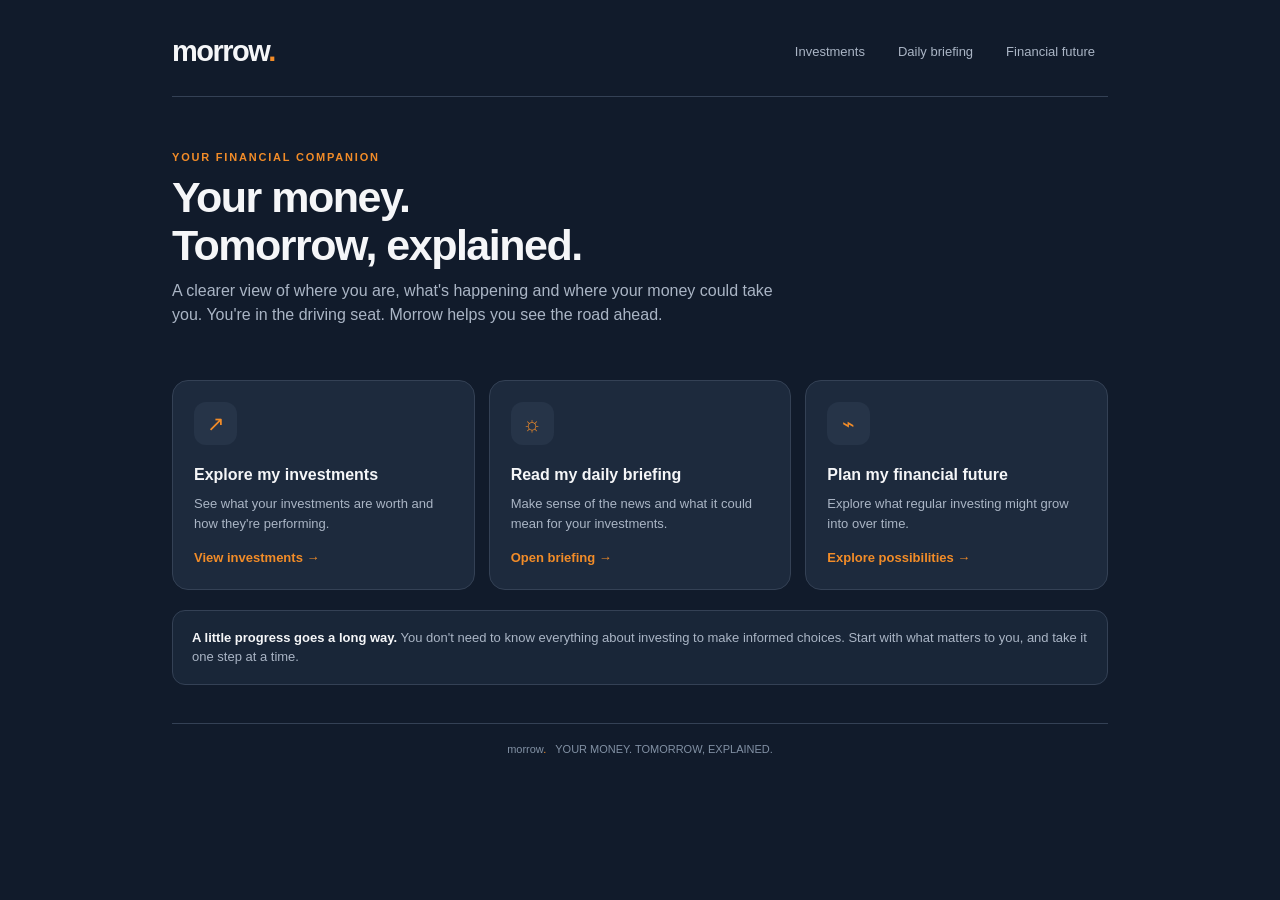
==== index.html @ bf5d8ce9 "Redesign portfolio settings and add investment search interface" ====
<!DOCTYPE html>
<html lang="en">
<head>
<meta charset="UTF-8">
<meta name="viewport" content="width=device-width, initial-scale=1">
<meta name="theme-color" content="#111B2B">
<title>Morrow — Your money. Tomorrow, explained.</title>
<style>
:root{--bg:#111B2B;--surface:#1D2A3D;--surface2:#263448;--line:#344155;--text:#F5F6F8;--muted:#AAB5C5;--orange:#F28C28;--green:#71D6A0;--red:#FF8585}
*{box-sizing:border-box}
body{margin:0;background:var(--bg);color:var(--text);font-family:Inter,-apple-system,BlinkMacSystemFont,"Segoe UI",sans-serif;line-height:1.5}
button,input,textarea{font:inherit}
button{cursor:pointer}
.shell{max-width:980px;margin:auto;padding:22px 22px 48px}
header{display:flex;align-items:center;justify-content:space-between;gap:18px;padding:8px 0 22px;border-bottom:1px solid var(--line)}
.brand{font-size:29px;font-weight:750;letter-spacing:-1.5px;color:var(--text);text-decoration:none}
.brand span{color:var(--orange)}
.tagline{font-size:11px;color:var(--muted);letter-spacing:1.5px;text-transform:uppercase}
.nav{display:flex;gap:7px;flex-wrap:wrap}
.nav button,.quiet-button{border:1px solid transparent;background:transparent;color:var(--muted);padding:9px 12px;border-radius:9px;font-size:13px}
.nav button:hover,.nav button.active{background:var(--surface2);color:var(--text);border-color:var(--line)}
.nav button.active{box-shadow:inset 0 -2px var(--orange)}
main{padding-top:28px}
.view[hidden]{display:none}
.eyebrow{color:var(--orange);font-size:11px;font-weight:750;letter-spacing:1.8px;text-transform:uppercase}
h1{font-size:clamp(30px,5vw,43px);letter-spacing:-1.5px;line-height:1.12;margin:8px 0 10px}
h2{font-size:19px;letter-spacing:-.3px;margin:0 0 14px}
h3{font-size:15px;margin:0 0 8px}
p{margin:0}
.intro{color:var(--muted);max-width:610px}
.home-hero{padding:24px 0 28px}
.home-grid{display:grid;grid-template-columns:repeat(3,1fr);gap:14px;margin-top:25px}
.destination{background:var(--surface);border:1px solid var(--line);border-radius:16px;padding:21px;min-height:190px;display:flex;flex-direction:column;align-items:flex-start;text-align:left;color:var(--text);transition:transform .18s,border-color .18s}
.destination:hover{transform:translateY(-3px);border-color:var(--orange)}
.destination .symbol{width:43px;height:43px;border-radius:12px;background:var(--surface2);display:grid;place-items:center;color:var(--orange);font-size:21px;margin-bottom:18px}
.destination strong{font-size:16px}
.destination small{color:var(--muted);font-size:13px;margin-top:7px}
.destination .go{color:var(--orange);margin-top:auto;padding-top:15px;font-size:13px;font-weight:700}
.note{margin-top:20px;padding:17px 19px;background:#192638;border:1px solid var(--line);border-radius:13px;color:var(--muted);font-size:13px}
.note strong{color:var(--text)}
.page-head{display:flex;justify-content:space-between;align-items:flex-end;gap:20px;margin-bottom:22px}
.page-head p{color:var(--muted);font-size:14px}
.panel,.metric{background:var(--surface);border:1px solid var(--line);border-radius:15px;padding:19px}
.metrics{display:grid;grid-template-columns:repeat(3,1fr);gap:12px;margin:20px 0}
.metric small{display:block;color:var(--muted);font-size:12px}
.metric .value{font-size:clamp(19px,3vw,25px);font-weight:750;margin-top:6px;letter-spacing:-.5px}
.positive{color:var(--green)}.negative{color:var(--red)}
label{display:block;color:#CBD4DF;font-size:12px;margin:13px 0 6px}
input,textarea{width:100%;padding:11px 12px;border-radius:9px;border:1px solid #405168;background:#111B28;color:white;outline:none}
input:focus,textarea:focus{border-color:var(--orange);box-shadow:0 0 0 2px #F28C2825}
input::placeholder,textarea::placeholder{color:#78889C}
button.primary{border:0;border-radius:9px;padding:11px 16px;background:var(--orange);color:#21180F;font-weight:750}
button.primary:hover{filter:brightness(1.07)}
button.secondary{border:1px solid var(--line);border-radius:9px;padding:10px 14px;background:var(--surface2);color:var(--text);font-weight:600}
button.danger{background:#713D48;color:white;border:0;border-radius:8px;padding:7px 10px}
.form-grid{display:grid;grid-template-columns:1fr 1fr;gap:0 14px}
.actions{display:flex;gap:8px;flex-wrap:wrap;margin-top:10px}
.holding{border-top:1px solid var(--line);padding:16px 0}
.holding:first-child{border-top:0}
.meta{color:var(--muted);font-size:12px;margin-top:5px}
.quote-status{font-size:13px;color:var(--muted);margin:10px 0;min-height:18px}
.source{color:#F5B66F}
.empty{color:var(--muted);font-size:14px}
.calculator-layout{display:grid;grid-template-columns:minmax(0, .9fr) minmax(0,1.1fr);gap:15px;align-items:start}
.field-hint{font-size:11px;color:var(--muted);margin-top:5px}
.currency-control{position:relative;display:flex;justify-content:flex-end;margin:-5px 0 16px}
.currency-trigger{display:flex;align-items:center;gap:8px;border:1px solid var(--line);background:var(--surface);color:var(--text);padding:9px 13px;border-radius:22px;font-size:13px;font-weight:700}
.currency-popover{position:absolute;right:0;top:calc(100% + 9px);z-index:20;width:min(340px,calc(100vw - 44px));padding:17px;background:var(--surface);border:1px solid #526178;border-radius:14px;box-shadow:0 16px 38px #0008}
.currency-popover[hidden],.suggestions[hidden]{display:none}
.currency-options{display:flex;gap:7px;margin:10px 0}
.currency-options button{flex:1;padding:9px 5px;border:1px solid var(--line);border-radius:20px;background:var(--surface2);color:var(--text);font-size:12px}
.currency-options button.active{background:var(--orange);border-color:var(--orange);color:#21180F;font-weight:750}
.search-wrap{position:relative}
.suggestions{position:absolute;z-index:15;top:100%;left:0;right:0;margin-top:5px;background:var(--surface2);border:1px solid #526178;border-radius:10px;box-shadow:0 12px 28px #0008;max-height:270px;overflow:auto}
.suggestion{display:block;width:100%;text-align:left;padding:10px 12px;background:transparent;border:0;border-bottom:1px solid var(--line);color:var(--text)}
.suggestion:hover,.suggestion:focus{background:#34465D}
.suggestion strong{display:block;font-size:13px}
.suggestion small,.instrument-meta{display:block;color:var(--muted);font-size:11px;margin-top:3px}

.result-hero{background:linear-gradient(135deg,#263A50,#1D2A3D);border:1px solid #46566B;border-radius:15px;padding:21px;margin-bottom:13px}
.result-hero small{color:#C1CBD7}
.result-amount{font-size:clamp(29px,5vw,39px);font-weight:780;letter-spacing:-1.2px;margin:5px 0;color:white}
.result-sub{font-size:12px;color:#C1CBD7}
.result-split{display:grid;grid-template-columns:1fr 1fr;gap:10px}
.result-split .metric{padding:14px}
.result-split .value{font-size:19px}
.chart-wrap{margin-top:14px}
canvas{display:block;width:100%;height:230px}
.chart-legend{display:flex;gap:18px;flex-wrap:wrap;color:var(--muted);font-size:11px;margin-top:8px}
.dot{display:inline-block;width:8px;height:8px;border-radius:50%;margin-right:6px;background:var(--orange)}
.dot.grey{background:#72839A}
.disclaimer{font-size:11px;color:var(--muted);margin-top:16px;line-height:1.55}
.back-link{color:var(--orange);background:none;border:0;padding:0;font-size:13px;margin-bottom:18px}
.footer{border-top:1px solid var(--line);margin-top:38px;padding-top:17px;text-align:center;color:#8291A4;font-size:11px}
@media(max-width:700px){.shell{padding:15px 15px 35px}.home-grid{grid-template-columns:1fr}.destination{min-height:145px}.calculator-layout{grid-template-columns:1fr}.metrics{grid-template-columns:1fr}.page-head{align-items:flex-start;flex-direction:column}.nav{width:100%;display:grid;grid-template-columns:repeat(3,1fr)}.nav button{padding:8px 5px;font-size:12px}.tagline{display:none}}
@media(min-width:701px) and (max-width:850px){.home-grid{grid-template-columns:1fr 1fr}}

.journey-top{display:flex;justify-content:space-between;align-items:center;gap:14px;flex-wrap:wrap;margin-bottom:16px}
.journey-metrics{display:grid;grid-template-columns:repeat(3,1fr);gap:10px;margin:16px 0}
.journey-metrics .metric{padding:15px}
.journey-metrics .value{font-size:clamp(18px,3vw,24px);font-weight:750;margin-top:5px}
.periods,.scenario-legend{display:flex;gap:7px;flex-wrap:wrap}
.periods button{background:var(--surface2);border:1px solid var(--line);color:var(--muted);padding:7px 13px;border-radius:20px;font-size:12px}
.periods button.active{background:var(--orange);color:#21180F;border-color:var(--orange);font-weight:750}
.journey-chart{margin-top:14px}
.journey-chart canvas{height:260px}
.scenario-grid{display:grid;grid-template-columns:minmax(0,1.5fr) minmax(220px,.8fr);gap:13px;margin-top:14px}
.scenario-row{display:flex;justify-content:space-between;gap:10px;padding:10px 0;border-bottom:1px solid var(--line);font-size:13px}
.scenario-row:last-child{border-bottom:0}
.scenario-dot{display:inline-block;width:9px;height:9px;border-radius:50%;margin-right:7px}
.monthly-control{display:flex;gap:10px;align-items:end;flex-wrap:wrap;margin-top:14px}
.monthly-control>div{flex:1;min-width:150px}
.monthly-control label{margin-top:0}
.stress-value{font-weight:750}
@media(max-width:700px){.journey-metrics{grid-template-columns:1fr}.scenario-grid{grid-template-columns:1fr}.journey-chart canvas{height:220px}}
</style>
</head>
<body>
<div class="shell">
<header>
  <a class="brand" href="#" onclick="showView('home');return false" aria-label="Morrow home">morrow<span>.</span></a>
  <nav class="nav" aria-label="Main navigation">
    <button data-view="investments" onclick="showView('investments')">Investments</button>
    <button data-view="briefing" onclick="showView('briefing')">Daily briefing</button>
    <button data-view="future" onclick="showView('future')">Financial future</button>
  </nav>
</header>
<main>
<section class="view" id="home">
  <div class="home-hero">
    <div class="eyebrow">Your financial companion</div>
    <h1>Your money.<br>Tomorrow, explained.</h1>
    <p class="intro">A clearer view of where you are, what's happening and where your money could take you. You're in the driving seat. Morrow helps you see the road ahead.</p>
  </div>
  <div class="home-grid">
    <button class="destination" onclick="showView('investments')">
      <span class="symbol" aria-hidden="true">↗</span>
      <strong>Explore my investments</strong>
      <small>See what your investments are worth and how they're performing.</small>
      <span class="go">View investments →</span>
    </button>
    <button class="destination" onclick="showView('briefing')">
      <span class="symbol" aria-hidden="true">☼</span>
      <strong>Read my daily briefing</strong>
      <small>Make sense of the news and what it could mean for your investments.</small>
      <span class="go">Open briefing →</span>
    </button>
    <button class="destination" onclick="showView('future')">
      <span class="symbol" aria-hidden="true">⌁</span>
      <strong>Plan my financial future</strong>
      <small>Explore what regular investing might grow into over time.</small>
      <span class="go">Explore possibilities →</span>
    </button>
  </div>
  <div class="note"><strong>A little progress goes a long way.</strong> You don't need to know everything about investing to make informed choices. Start with what matters to you, and take it one step at a time.</div>
</section>

<section class="view" id="investments" hidden>
  <button class="back-link" onclick="showView('home')">← Back to home</button>
  <div class="page-head"><div><div class="eyebrow">Your portfolio</div><h1>My investments</h1><p id="portfolioDescription">A simple view of your investments, in pounds sterling.</p></div></div>
  <div class="currency-control"><button type="button" class="currency-trigger" id="currencyTrigger" aria-expanded="false" aria-controls="currencyPopover">◎ <span id="currencyTriggerLabel">GBP £</span> ▾</button>
    <section class="currency-popover" id="currencyPopover" hidden>
      <div style="display:flex;justify-content:space-between;align-items:center"><h2 style="margin:0">⚙ Settings</h2><button type="button" class="quiet-button" id="closeCurrencySettings" aria-label="Close settings">✕</button></div>
      <h3 style="margin-top:17px">Display currency</h3><p class="meta">Choose how your portfolio values are presented.</p>
      <div class="currency-options"><button type="button" data-currency="GBP">GBP £</button><button type="button" data-currency="USD">USD $</button><button type="button" data-currency="EUR">EUR €</button></div>
      <p class="meta" id="currencyStatus">Portfolio figures are displayed in pounds sterling.</p>
      <p class="field-hint">Your original investment records are not changed by this display preference.</p>
    </section></div>
  <div class="metrics">
    <div class="metric"><small>Portfolio value</small><div class="value" id="total">£0.00</div></div>
    <div class="metric"><small>Total invested</small><div class="value" id="invested">£0.00</div></div>
    <div class="metric"><small>Gain / loss</small><div class="value" id="profit">£0.00</div><div id="percent" class="meta">0.00%</div></div>
  </div>
  <section class="panel">
    <h2 id="formTitle">Add an investment</h2>
    <form id="holdingForm">
      <input type="hidden" id="editId">
      <div class="form-grid">
        <div class="search-wrap"><label for="ticker">Find an investment</label><input id="ticker" placeholder="Search company or ticker, e.g. Apple or VUAG" autocomplete="off" required aria-autocomplete="list" aria-controls="tickerSuggestions"><div id="tickerSuggestions" class="suggestions" role="listbox" hidden></div><div id="instrumentMeta" class="instrument-meta">Search by company name or ticker symbol.</div></div>
        <div><label for="name">Investment name</label><input id="name" placeholder="Selected investment name" required></div>
        <div><label for="units">Number of shares / units</label><input id="units" type="number" min="0" step="any" placeholder="e.g. 25" required></div>
        <div><label for="buy">Average purchase price per unit (£)</label><input id="buy" type="number" min="0" step="any" placeholder="e.g. 85.50" required></div>
        <div><label for="price">Latest price per unit (£)</label><input id="price" type="number" min="0" step="any" placeholder="e.g. 92.10" required></div>
        <div><label for="quoteDate">Date of latest price</label><input id="quoteDate" type="date"></div>
      </div>
      <label for="notes">Notes (optional)</label><textarea id="notes" rows="2" placeholder="Account, investment notes..."></textarea>
      <div class="actions"><button type="submit" class="primary" id="saveButton">Add investment</button><button type="button" class="secondary" id="cancelButton" hidden>Cancel edit</button></div>
    </form>
  </section>
  <section class="panel">
    <h2>Your holdings</h2>
    <div id="quoteStatus" class="quote-status">Prices update automatically when the latest daily prices are available.</div>
    <div id="holdings"><p class="empty">No investments added yet. Add your first investment above.</p></div>
  </section>
  <section class="panel">
    <h2>Keep a backup</h2>
    <p class="meta">Your holdings are saved in this browser on this device. Export a backup regularly so you can restore them if needed.</p>
    <div class="actions"><button id="exportButton" class="secondary">Export backup</button></div>
    <label for="importFile">Restore from backup</label><input id="importFile" type="file" accept=".json,application/json">
  </section>
  <p class="disclaimer">VUAG uses an end-of-day reference price from Newton Analytics when refreshed. Other holdings can be updated manually. Prices are informational only, not investment advice.</p>
</section>


<section class="view" id="journey" hidden>
 <button class="back-link" onclick="showView('investments')">← Back to investments</button>
 <div class="journey-top"><div><div class="eyebrow">Your investment journey</div><h1 id="journeyName">Investment</h1><p class="intro" id="journeySubtitle">Past performance and possible future scenarios.</p></div></div>
 <div class="journey-metrics">
  <div class="metric"><small>Current price</small><div class="value" id="journeyPrice">—</div></div>
  <div class="metric"><small>Current holding value</small><div class="value" id="journeyValue">—</div><div class="meta" id="journeyUnits"></div></div>
  <div class="metric"><small>Gain / loss against purchase cost</small><div class="value" id="journeyGain">—</div><div class="meta" id="journeyGainPct"></div></div>
 </div>
 <section class="panel journey-chart">
  <div class="journey-top"><div><h2>Historical performance</h2><p class="meta">Adjusted historical price per unit · dividends and corporate actions reflected where provided by the data source</p></div><div class="periods" id="historyPeriods"><button data-period="1M">1M</button><button data-period="6M">6M</button><button data-period="1Y">1Y</button><button data-period="5Y" class="active">5Y</button><button data-period="ALL">All</button></div></div>
  <canvas id="historyChart" role="img" aria-label="Historical adjusted price chart"></canvas><p class="meta" id="historyStatus">Loading historical data…</p>
 </section>
 <div class="scenario-grid">
  <section class="panel">
   <h2>Future projections</h2><p class="meta">Illustrative scenarios starting from your actual current holding value. These are assumptions, not forecasts.</p>
   <label for="journeyYears">Projection period</label><select id="journeyYears" style="width:100%;padding:10px;border-radius:9px;background:#111B28;color:white;border:1px solid #405168"><option value="1">1 year</option><option value="3">3 years</option><option value="5" selected>5 years</option><option value="10">10 years</option><option value="15">15 years</option><option value="20">20 years</option></select>
   <div class="monthly-control"><div><label for="journeyMonthly">Monthly contribution to this investment (£)</label><input id="journeyMonthly" type="number" min="0" max="1000000" step="1" value="0"></div><button class="secondary" id="saveMonthly">Save amount</button></div>
   <div class="actions"><button class="secondary" id="existingOnly">Existing investment only</button><button class="primary" id="withMonthly">With monthly contributions</button></div>
   <div class="scenario-legend" style="margin-top:17px"><span><i class="scenario-dot" style="background:#F28C28"></i>Cautious · 2% p.a.</span><span><i class="scenario-dot" style="background:#55A9F5"></i>Moderate · 5% p.a.</span><span><i class="scenario-dot" style="background:#71D6A0"></i>Optimistic · 8% p.a.</span></div>
   <canvas id="scenarioChart" role="img" aria-label="Cautious, moderate and optimistic future investment scenarios"></canvas>
   <div id="scenarioResults"></div>
  </section>
  <section class="panel">
   <h2>Stress test</h2><p class="meta">What would your holding be worth after an immediate market fall?</p>
   <div id="stressResults"></div>
   <div class="note">A market fall is not a forecast. This simply illustrates how sensitive your current holding is to a sudden decline.</div>
  </section>
 </div>
 <p class="disclaimer">Historical adjusted prices are supplied by Newton Analytics and may differ from the unadjusted daily price used to value your holding. Future scenarios assume steady annual growth compounded monthly, with contributions at month-end. They exclude fees, tax and inflation. Actual returns can be negative, and you could get back less than you invest. This is educational information, not financial advice.</p>
</section>

<section class="view" id="briefing" hidden>
  <button class="back-link" onclick="showView('home')">← Back to home</button>
  <div class="eyebrow">A clearer view of the day</div><h1>Daily briefing</h1>
  <div class="panel"><h2>Your morning briefing is taking shape.</h2><p class="intro">This is where Morrow will bring together the market news that matters to your investments, explain what's moving and help separate meaningful developments from everyday market noise.</p><div class="note"><strong>Coming next:</strong> personalised stories, plain-English explanations and a simple view of why they may matter to your portfolio.</div></div>
</section>

<section class="view" id="future" hidden>
  <button class="back-link" onclick="showView('home')">← Back to home</button>
  <div class="eyebrow">Look a little further ahead</div><h1>Financial future</h1>
  <p class="intro" style="margin-bottom:22px">Small steps can add up. Try a few numbers and explore what your investments might become over time.</p>
  <div class="calculator-layout">
    <section class="panel">
      <h2>Set your journey</h2>
      <label for="starting">Your starting amount (£)</label><input id="starting" type="number" min="0" max="100000000" step="100" value="1000">
      <div class="field-hint">The amount you have already invested, or plan to start with.</div>
      <label for="monthly">Your monthly contribution (£)</label><input id="monthly" type="number" min="0" max="1000000" step="10" value="100">
      <div class="field-hint">What you could comfortably add each month.</div>
      <label for="returnRate">Illustrative annual growth (%)</label><input id="returnRate" type="number" min="0" max="30" step="0.1" value="5">
      <div class="field-hint">An assumption to explore, not a prediction or promise.</div>
      <label for="years">How far ahead? (years)</label><input id="years" type="number" min="1" max="60" step="1" value="20">
      <div class="field-hint">Try changing the time horizon to see the difference.</div>
      <p class="field-hint" style="margin-top:17px">When you’re happy with your figures, select the button below to see your projection.</p><div class="actions"><button class="primary" type="button" id="calculateButton">Show my projection</button><button class="secondary" type="button" id="resetCalc">Reset figures</button></div>
    </section>
    <section>
      <div class="result-hero">
        <small>Your possible future value</small>
        <div class="result-amount" id="futureValue">£0</div>
        <div class="result-sub" id="futureSummary">A projection based on the assumptions you've entered.</div>
      </div>
      <div class="result-split">
        <div class="metric"><small>Your contributions</small><div class="value" id="contributed">£0</div></div>
        <div class="metric"><small>Potential growth</small><div class="value positive" id="growth">£0</div></div>
      </div>
      <div class="panel chart-wrap">
        <h3>Your journey over time</h3>
        <canvas id="growthChart" role="img" aria-label="Chart comparing your contributions with projected investment value over time"></canvas>
        <div class="chart-legend"><span><i class="dot grey"></i>Money you put in</span><span><i class="dot"></i>Projected value</span></div>
      </div>
    </section>
  </div>
  <p class="disclaimer">This calculator is for illustration and education, not financial advice. It assumes a steady annual growth rate, compounded monthly, with contributions made at the end of each month. Real investment returns vary and can be negative. It does not include fees, taxes, inflation or changes in contribution amounts. You could get back less than you invest.</p>
</section>
</main>
<div class="footer">morrow<span style="color:var(--orange)">.</span> &nbsp; YOUR MONEY. TOMORROW, EXPLAINED.</div>
</div>
<script>
const storageKey="myStockTrackerHoldings";
let holdings=[];
try{holdings=JSON.parse(localStorage.getItem(storageKey)||"[]");if(!Array.isArray(holdings))holdings=[];}catch(e){holdings=[];}
const $=id=>document.getElementById(id);
const currencyKey="morrowDisplayCurrency";
let displayCurrency=localStorage.getItem(currencyKey)||"GBP";
let displayRate=1;
const currencyNames={GBP:"pounds sterling",USD:"US dollars",EUR:"euros"};
const currencySymbols={GBP:"£",USD:"$",EUR:"€"};
const money=n=>new Intl.NumberFormat(displayCurrency==="USD"?"en-US":"en-GB",{style:"currency",currency:displayCurrency}).format((Number(n)||0)*displayRate);
const number=n=>Number(n)||0;
async function updateDisplayCurrency(){
 const status=$("currencyStatus");
 displayRate=1;
 if(displayCurrency!=="GBP"){
  try{
   const response=await fetch("https://morrow-price-feed.jnkbnfzksg.workers.dev/fx?from=GBP&to="+encodeURIComponent(displayCurrency));
   if(!response.ok)throw new Error("Exchange-rate service returned HTTP "+response.status);
   const result=await response.json();
   if(!Number.isFinite(Number(result.rate))||Number(result.rate)<=0)throw new Error(result.error||"No valid exchange rate was returned.");
   displayRate=Number(result.rate);
   status.textContent="1 GBP = "+new Intl.NumberFormat("en-GB",{style:"currency",currency:displayCurrency}).format(displayRate)+" · "+result.provider+" · rate retrieved "+new Date(result.retrievedAt).toLocaleString("en-GB");
  }catch(error){
   displayCurrency="GBP";localStorage.setItem(currencyKey,"GBP");$("displayCurrency").value="GBP";
   status.textContent="Couldn't retrieve the exchange rate, so Morrow has kept your display currency in GBP. "+error.message;
  }
 }else status.textContent="Portfolio figures are displayed in pounds sterling.";
 $("portfolioDescription").textContent="A simple view of your investments, in "+currencyNames[displayCurrency]+".";
 $("currencyTriggerLabel").textContent=displayCurrency+" "+currencySymbols[displayCurrency];
 document.querySelectorAll("[data-currency]").forEach(b=>b.classList.toggle("active",b.dataset.currency===displayCurrency));
 render();
 if(activeJourney)openJourney(activeJourney.id);
}
function showView(id){
 document.querySelectorAll(".view").forEach(v=>v.hidden=v.id!==id);
 document.querySelectorAll(".nav button").forEach(b=>b.classList.toggle("active",b.dataset.view===id));
 window.scrollTo({top:0,behavior:"smooth"});
 if(id==="future"&&projectionPoints.length)drawChart(projectionPoints);if(id==="journey"&&historyData.length)drawHistoryChart(historyData);
}
function save(){localStorage.setItem(storageKey,JSON.stringify(holdings));render();}
function escapeHTML(s){return String(s??"").replace(/[&<>"']/g,c=>({"&":"&amp;","<":"&lt;",">":"&gt;",'"':"&quot;","'":"&#39;"}[c]));}
function render(){
 const invested=holdings.reduce((s,h)=>s+h.units*h.buy,0),total=holdings.reduce((s,h)=>s+h.units*h.price,0),profit=total-invested;
 $("total").textContent=money(total);$("invested").textContent=money(invested);$("profit").textContent=money(profit);
 $("profit").className="value "+(profit>=0?"positive":"negative");
 $("percent").textContent=(invested?profit/invested*100:0).toFixed(2)+"% overall";
 $("percent").className="meta "+(profit>=0?"positive":"negative");
 if(!holdings.length){$("holdings").innerHTML='<p class="empty">No investments added yet. Add your first investment above.</p>';return;}
 $("holdings").innerHTML=holdings.map(h=>{
  const cost=h.units*h.buy,value=h.units*h.price,gain=value-cost,cls=gain>=0?"positive":"negative";
  return '<div class="holding"><strong>'+escapeHTML(h.name)+'</strong> <span class="meta">('+escapeHTML(h.ticker)+')</span>'+
  '<div class="meta">'+h.units+' units · Average buy '+money(h.buy)+' · Latest '+money(h.price)+'</div>'+
  '<div class="meta">Holding value: <strong>'+money(value)+'</strong></div>'+
  '<div class="meta">'+(h.quoteSource?'<span class="source">'+escapeHTML(h.quoteSource)+'</span>':"Price entered manually")+'</div>'+
  '<div class="'+cls+'">'+money(gain)+' ('+(cost?(gain/cost*100).toFixed(2):"0.00")+'%)</div>'+
  '<div class="meta">Price date: '+escapeHTML(h.quoteDate||"Not entered")+(h.notes?" · "+escapeHTML(h.notes):"")+'</div>'+
  '<div class="actions"><button class="primary" onclick="openJourney(\''+String(h.id).replace(/'/g,"\\'")+'\')">View investment journey</button><button class="secondary" onclick="editHolding(\''+String(h.id).replace(/'/g,"\\'")+'\')">Edit</button><button class="danger" onclick="deleteHolding(\''+String(h.id).replace(/'/g,"\\'")+'\')">Remove</button></div></div>';
 }).join("");
}
let activeJourney=null,historyData=[],historyPeriod="5Y",projectionMode="existing";
let priceRefreshInProgress=false;
async function refreshPortfolioPrices(){
 const status=$("quoteStatus"),matches=holdings.filter(h=>String(h.ticker).toUpperCase()==="VUAG");
 if(!matches.length||priceRefreshInProgress)return;
 priceRefreshInProgress=true;
 status.textContent="Checking the latest available daily prices…";
 try{
  const response=await fetch("https://morrow-price-feed.jnkbnfzksg.workers.dev/vuag");
  if(!response.ok)throw new Error("Price service returned HTTP "+response.status);
  const result=await response.json();
  if(result.status!=="200"||!Array.isArray(result.data)||!result.data.length||!Number.isFinite(Number(result.data[0][1])))throw new Error(result.statusMessage||"No price was returned.");
  const price=Number(result.data[0][1]),date=new Date(Number(result.data[0][0])*1000).toISOString().slice(0,10);
  matches.forEach(h=>{h.price=price;h.quoteDate=date;h.quoteSource="Newton Analytics · end-of-day";});
  localStorage.setItem(storageKey,JSON.stringify(holdings));
  render();
  status.textContent="VUAG updated to "+money(price)+" per unit · daily price dated "+date+".";
 }catch(error){
  status.textContent="Couldn't update VUAG: "+error.message+" Your saved prices haven't been changed.";
 }finally{priceRefreshInProgress=false;}
}
$("holdingForm").addEventListener("submit",e=>{
 e.preventDefault();const id=$("editId").value||(Date.now().toString()+Math.random().toString(16).slice(2));
 const item={id,ticker:$("ticker").value.trim().toUpperCase(),name:$("name").value.trim(),units:number($("units").value),buy:number($("buy").value),price:number($("price").value),quoteDate:$("quoteDate").value,notes:$("notes").value.trim()};
 const index=holdings.findIndex(h=>h.id===id);if(index>=0){item.quoteSource=holdings[index].quoteSource;item.journeyMonthly=holdings[index].journeyMonthly;holdings[index]=item;}else holdings.push(item);
 resetForm();save();refreshPortfolioPrices();
});
function editHolding(id){
 const h=holdings.find(x=>x.id===id);if(!h)return;
 $("editId").value=h.id;["ticker","name","units","buy","price","quoteDate","notes"].forEach(k=>$(k).value=h[k]??"");
 $("formTitle").textContent="Edit investment";$("saveButton").textContent="Save changes";$("cancelButton").hidden=false;window.scrollTo({top:0,behavior:"smooth"});
}
function deleteHolding(id){if(!confirm("Remove this investment from your tracker?"))return;holdings=holdings.filter(h=>h.id!==id);save();}
function resetForm(){$("holdingForm").reset();$("editId").value="";$("formTitle").textContent="Add an investment";$("saveButton").textContent="Add investment";$("cancelButton").hidden=true;}
$("cancelButton").addEventListener("click",resetForm);
$("exportButton").addEventListener("click",()=>{
 const blob=new Blob([JSON.stringify(holdings,null,2)],{type:"application/json"}),url=URL.createObjectURL(blob),a=document.createElement("a");
 a.href=url;a.download="morrow-investments-backup.json";a.click();URL.revokeObjectURL(url);
});
$("importFile").addEventListener("change",async e=>{
 const file=e.target.files[0];if(!file)return;
 try{const data=JSON.parse(await file.text());if(!Array.isArray(data)||!data.every(h=>h.ticker&&Number.isFinite(Number(h.units))&&Number.isFinite(Number(h.buy))&&Number.isFinite(Number(h.price))))throw new Error();
 if(!confirm("Replace your current investments with this backup?"))return;
 holdings=data.map(h=>({...h,id:String(h.id||Date.now()+Math.random())}));save();refreshPortfolioPrices();alert("Backup restored.");
 }catch(err){alert("That backup file doesn't look valid.");}e.target.value="";
});


function openJourney(id){
 activeJourney=holdings.find(h=>h.id===id);if(!activeJourney)return;
 $("journeyName").textContent=activeJourney.name+" ("+activeJourney.ticker+")";
 $("journeySubtitle").textContent="Your investment journey — past performance and possible future scenarios.";
 const value=activeJourney.units*activeJourney.price,cost=activeJourney.units*activeJourney.buy,gain=value-cost;
 $("journeyPrice").textContent=money(activeJourney.price);$("journeyValue").textContent=money(value);
 $("journeyUnits").textContent=Number(activeJourney.units).toLocaleString("en-GB")+" units";
 $("journeyGain").textContent=money(gain);$("journeyGain").className="value "+(gain>=0?"positive":"negative");
 $("journeyGainPct").textContent=(cost?gain/cost*100:0).toFixed(2)+"% against purchase cost";
 $("journeyMonthly").value=number(activeJourney.journeyMonthly);
 $("journeyYears").value="5";projectionMode="existing";setJourneyModeButtons();
 showView("journey");loadJourneyHistory();calculateJourneyScenarios();
}
function setJourneyModeButtons(){
 $("existingOnly").className=projectionMode==="existing"?"primary":"secondary";
 $("withMonthly").className=projectionMode==="monthly"?"primary":"secondary";
}
async function loadJourneyHistory(){
 $("historyStatus").textContent="Loading historical data…";historyData=[];
 if(String(activeJourney.ticker).toUpperCase()!=="VUAG"){
  $("historyStatus").textContent="Historical price data is currently available for VUAG only. Other holdings can still use the future scenario modeller.";
  drawHistoryChart([]);return;
 }
 try{
  const response=await fetch("https://morrow-price-feed.jnkbnfzksg.workers.dev/vuag-history");
  if(!response.ok)throw new Error("Historical data service returned HTTP "+response.status);
  const result=await response.json();
  if(result.status!=="200"||!Array.isArray(result.data)||!result.data.length)throw new Error(result.error||"No historical prices were returned.");
  historyData=result.data.map(row=>({date:new Date(Number(row[0])*1000),price:Number(row[1])})).filter(p=>Number.isFinite(p.price)&&!isNaN(p.date)).sort((a,b)=>a.date-b.date);
  $("historyStatus").textContent=historyData.length+" daily observations · latest observation "+historyData[historyData.length-1].date.toLocaleDateString("en-GB");
  drawHistoryChart(historyData);
 }catch(error){$("historyStatus").textContent="Couldn't load historical data: "+error.message;drawHistoryChart([]);}
}
function drawHistoryChart(data){
 const canvas=$("historyChart"),rect=canvas.getBoundingClientRect(),dpr=window.devicePixelRatio||1,w=Math.max(280,rect.width),h=260;
 canvas.width=w*dpr;canvas.height=h*dpr;const ctx=canvas.getContext("2d");ctx.scale(dpr,dpr);ctx.clearRect(0,0,w,h);
 let filtered=data;
 if(data.length){const days=historyPeriod==="1M"?31:historyPeriod==="6M"?183:historyPeriod==="1Y"?365:historyPeriod==="5Y"?1826:99999;const cutoff=new Date(data[data.length-1].date);cutoff.setDate(cutoff.getDate()-days);filtered=data.filter(p=>p.date>=cutoff);}
 if(filtered.length<2){ctx.fillStyle="#AAB5C5";ctx.font="13px sans-serif";ctx.fillText(data.length?"Not enough observations for this period.":"Historical chart will appear when data is available.",12,35);return;}
 const pad={l:48,r:12,t:16,b:30},cw=w-pad.l-pad.r,ch=h-pad.t-pad.b,min=Math.min(...filtered.map(p=>p.price)),max=Math.max(...filtered.map(p=>p.price)),range=Math.max(.01,max-min);
 const x=i=>pad.l+i/(filtered.length-1)*cw,y=v=>pad.t+(max-v)/range*ch;
 ctx.strokeStyle="#344155";ctx.fillStyle="#AAB5C5";ctx.font="10px sans-serif";
 for(let i=0;i<=4;i++){const yy=pad.t+i*ch/4;ctx.beginPath();ctx.moveTo(pad.l,yy);ctx.lineTo(w-pad.r,yy);ctx.stroke();ctx.fillText("£"+(max-i*range/4).toFixed(2),3,yy+3);}
 ctx.beginPath();filtered.forEach((p,i)=>i?ctx.lineTo(x(i),y(p.price)):ctx.moveTo(x(i),y(p.price)));ctx.strokeStyle="#55A9F5";ctx.lineWidth=2;ctx.stroke();
 ctx.fillStyle="#AAB5C5";ctx.fillText(filtered[0].date.toLocaleDateString("en-GB"),pad.l,h-7);ctx.textAlign="right";ctx.fillText(filtered[filtered.length-1].date.toLocaleDateString("en-GB"),w-pad.r,h-7);ctx.textAlign="left";
}
function calculateJourneyScenarios(){
 if(!activeJourney)return;
 const years=Number($("journeyYears").value),start=activeJourney.units*activeJourney.price,monthly=projectionMode==="monthly"?Math.max(0,number(activeJourney.journeyMonthly)):0;
 const rates=[{name:"Cautious",rate:.02,color:"#F28C28"},{name:"Moderate",rate:.05,color:"#55A9F5"},{name:"Optimistic",rate:.08,color:"#71D6A0"}];
 const results=rates.map(s=>{let balance=start;const r=Math.pow(1+s.rate,1/12)-1,pts=[balance];for(let m=1;m<=years*12;m++){balance=balance*(1+r)+monthly;if(m%12===0)pts.push(balance);}return {...s,value:balance,points:pts};});
 $("scenarioResults").innerHTML=results.map(s=>'<div class="scenario-row"><span><i class="scenario-dot" style="background:'+s.color+'"></i>'+s.name+' ('+(s.rate*100).toFixed(0)+'% p.a.)</span><strong>'+money(s.value)+'</strong></div>').join("")+'<p class="meta" style="margin-top:8px">'+(projectionMode==="monthly"?"Includes "+money(monthly)+" added at the end of each month.":"No additional contributions included.")+'</p>';
 $("stressResults").innerHTML=[20,30,40].map(p=>'<div class="scenario-row"><span>−'+p+'% market fall</span><span class="stress-value">'+money(start*(1-p/100))+'</span></div>').join("");
 drawScenarioChart(results,years);
}
function drawScenarioChart(results,years){
 const canvas=$("scenarioChart"),rect=canvas.getBoundingClientRect(),dpr=window.devicePixelRatio||1,w=Math.max(280,rect.width),h=220;canvas.width=w*dpr;canvas.height=h*dpr;
 const ctx=canvas.getContext("2d");ctx.scale(dpr,dpr);ctx.clearRect(0,0,w,h);
 const pad={l:12,r:12,t:15,b:24},cw=w-pad.l-pad.r,ch=h-pad.t-pad.b,max=Math.max(1,...results.flatMap(s=>s.points))*1.08;
 const x=i=>pad.l+i/years*cw,y=v=>pad.t+ch-v/max*ch;
 ctx.strokeStyle="#344155";for(let i=0;i<=3;i++){const yy=pad.t+i*ch/3;ctx.beginPath();ctx.moveTo(pad.l,yy);ctx.lineTo(w-pad.r,yy);ctx.stroke();}
 results.forEach(s=>{ctx.beginPath();s.points.forEach((v,i)=>i?ctx.lineTo(x(i),y(v)):ctx.moveTo(x(i),y(v)));ctx.strokeStyle=s.color;ctx.lineWidth=2.5;ctx.setLineDash([6,5]);ctx.stroke();ctx.setLineDash([]);});
 ctx.fillStyle="#AAB5C5";ctx.font="10px sans-serif";ctx.fillText("Today",pad.l,h-5);ctx.textAlign="right";ctx.fillText(years+" years",w-pad.r,h-5);ctx.textAlign="left";
}
$("historyPeriods").addEventListener("click",e=>{const b=e.target.closest("button[data-period]");if(!b)return;historyPeriod=b.dataset.period;$("historyPeriods").querySelectorAll("button").forEach(x=>x.classList.toggle("active",x===b));drawHistoryChart(historyData);});
$("saveMonthly").addEventListener("click",()=>{if(!activeJourney)return;activeJourney.journeyMonthly=Math.max(0,number($("journeyMonthly").value));localStorage.setItem(storageKey,JSON.stringify(holdings));$("journeyMonthly").value=activeJourney.journeyMonthly;calculateJourneyScenarios();});
$("existingOnly").addEventListener("click",()=>{projectionMode="existing";setJourneyModeButtons();calculateJourneyScenarios();});
$("withMonthly").addEventListener("click",()=>{projectionMode="monthly";activeJourney.journeyMonthly=Math.max(0,number($("journeyMonthly").value));localStorage.setItem(storageKey,JSON.stringify(holdings));setJourneyModeButtons();calculateJourneyScenarios();});
$("journeyYears").addEventListener("change",calculateJourneyScenarios);

let projectionPoints=[];
function calculateProjection(){
 const start=Math.max(0,Math.min(100000000,number($("starting").value)));
 const monthly=Math.max(0,Math.min(1000000,number($("monthly").value)));
 const annual=Math.max(0,Math.min(30,number($("returnRate").value)))/100;
 const years=Math.max(1,Math.min(60,Math.round(number($("years").value)||1)));
 const months=years*12,monthlyRate=Math.pow(1+annual,1/12)-1;
 let balance=start,paid=start;const points=[{month:0,balance,paid}];
 for(let m=1;m<=months;m++){balance=balance*(1+monthlyRate)+monthly;paid+=monthly;if(m%12===0||m===months)points.push({month:m,balance,paid});}
 const growth=Math.max(0,balance-paid);
 projectionPoints=points;
 $("futureValue").textContent=money(balance);$("contributed").textContent=money(paid);$("growth").textContent=money(growth);
 $("futureSummary").textContent="After "+years+" year"+(years===1?"":"s")+", based on the assumptions you've chosen.";
 drawChart(points);
}
function drawChart(points){
 const canvas=$("growthChart"),rect=canvas.getBoundingClientRect(),dpr=window.devicePixelRatio||1;
 const w=Math.max(280,rect.width),h=230;canvas.width=w*dpr;canvas.height=h*dpr;
 const ctx=canvas.getContext("2d");ctx.scale(dpr,dpr);ctx.clearRect(0,0,w,h);
 const pad={l:9,r:9,t:15,b:25},cw=w-pad.l-pad.r,ch=h-pad.t-pad.b;
 const max=Math.max(1,...points.map(p=>p.balance))*1.08;
 const x=i=>pad.l+(i/(points.length-1||1))*cw,y=v=>pad.t+ch-(v/max)*ch;
 ctx.font="10px -apple-system, sans-serif";ctx.fillStyle="#AAB5C5";ctx.strokeStyle="#344155";ctx.lineWidth=1;
 for(let i=0;i<=3;i++){const yy=pad.t+ch*i/3;ctx.beginPath();ctx.moveTo(pad.l,yy);ctx.lineTo(w-pad.r,yy);ctx.stroke();}
 function line(key,color,width){ctx.beginPath();points.forEach((p,i)=>i?ctx.lineTo(x(i),y(p[key])):ctx.moveTo(x(i),y(p[key])));ctx.strokeStyle=color;ctx.lineWidth=width;ctx.lineJoin="round";ctx.lineCap="round";ctx.stroke();}
 line("paid","#72839A",2);line("balance","#F28C28",3);
 ctx.fillStyle="#AAB5C5";ctx.textAlign="left";ctx.fillText("Today",pad.l,h-5);ctx.textAlign="right";ctx.fillText(points[points.length-1].month/12+" years",w-pad.r,h-5);
}
$("calculateButton").addEventListener("click",calculateProjection);

$("resetCalc").addEventListener("click",()=>{$("starting").value=1000;$("monthly").value=100;$("returnRate").value=5;$("years").value=20;calculateProjection();});
let resizeTimer;window.addEventListener("resize",()=>{clearTimeout(resizeTimer);resizeTimer=setTimeout(()=>{if(!$("future").hidden&&projectionPoints.length)drawChart(projectionPoints);if(!$("journey").hidden){drawHistoryChart(historyData);if(activeJourney)calculateJourneyScenarios();}},120);});
const currencyPopover=$("currencyPopover"),currencyTrigger=$("currencyTrigger");
currencyTrigger.addEventListener("click",()=>{currencyPopover.hidden=!currencyPopover.hidden;currencyTrigger.setAttribute("aria-expanded",String(!currencyPopover.hidden));});
$("closeCurrencySettings").addEventListener("click",()=>{currencyPopover.hidden=true;currencyTrigger.setAttribute("aria-expanded","false");});
document.querySelectorAll("[data-currency]").forEach(b=>b.addEventListener("click",()=>{displayCurrency=b.dataset.currency;localStorage.setItem(currencyKey,displayCurrency);updateDisplayCurrency();}));
document.addEventListener("click",e=>{if(!currencyPopover.hidden&&!currencyPopover.contains(e.target)&&!currencyTrigger.contains(e.target)){currencyPopover.hidden=true;currencyTrigger.setAttribute("aria-expanded","false");}});
render();calculateProjection();updateDisplayCurrency();refreshPortfolioPrices();
setInterval(refreshPortfolioPrices,6*60*60*1000);
</script>
</body>
</html>
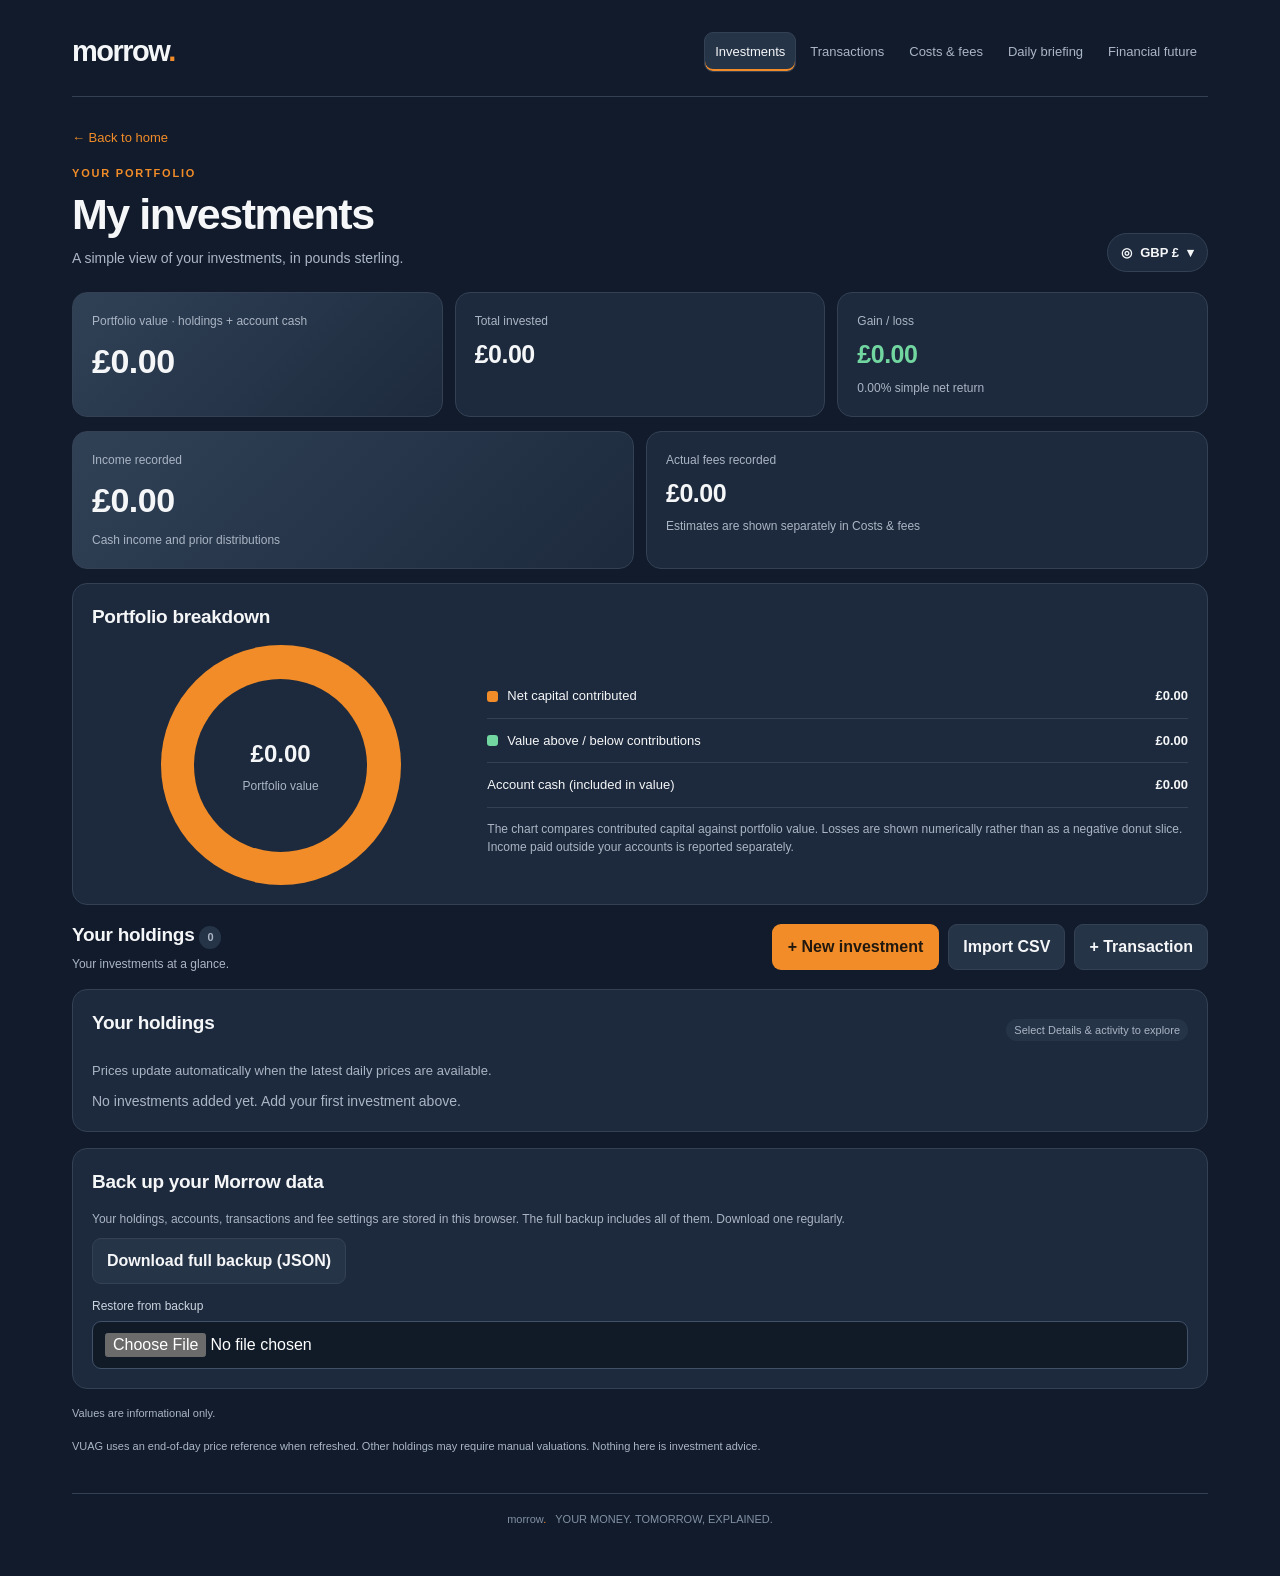
==== commit f9210e67: "Integrate Morrow 1.3 portfolio-first UI, investment wizard, CSV review and accounts pages" ====
--- a/index.html
+++ b/index.html
@@ -114,6 +114,7 @@
 .stress-value{font-weight:750}
 @media(max-width:700px){.journey-metrics{grid-template-columns:1fr}.scenario-grid{grid-template-columns:1fr}.journey-chart canvas{height:220px}}
 </style>
+<link rel="stylesheet" href="morrow-v13.css">
 </head>
 <body>
 <div class="shell">
@@ -121,6 +122,8 @@
   <a class="brand" href="#" onclick="showView('home');return false" aria-label="Morrow home">morrow<span>.</span></a>
   <nav class="nav" aria-label="Main navigation">
     <button data-view="investments" onclick="showView('investments')">Investments</button>
+    <button data-view="transactions" onclick="showView('transactions')">Transactions</button>
+    <button data-view="fees" onclick="showView('fees')">Costs &amp; fees</button>
     <button data-view="briefing" onclick="showView('briefing')">Daily briefing</button>
     <button data-view="future" onclick="showView('future')">Financial future</button>
   </nav>
@@ -167,41 +170,108 @@
       <p class="field-hint">Your original investment records are not changed by this display preference.</p>
     </section></div>
   <div class="metrics">
-    <div class="metric"><small>Portfolio value</small><div class="value" id="total">£0.00</div></div>
+    <div class="metric"><small>Portfolio value · holdings + account cash</small><div class="value" id="total">£0.00</div></div>
     <div class="metric"><small>Total invested</small><div class="value" id="invested">£0.00</div></div>
     <div class="metric"><small>Gain / loss</small><div class="value" id="profit">£0.00</div><div id="percent" class="meta">0.00%</div></div>
   </div>
+
+  <div class="portfolio-lower-metrics">
+    <div class="metric"><small>Income recorded</small><div class="value" id="v13Income">£0.00</div><div class="meta">Cash income and prior distributions</div></div>
+    <div class="metric"><small>Actual fees recorded</small><div class="value" id="v13Fees">£0.00</div><div class="meta">Estimates are shown separately in Costs &amp; fees</div></div>
+  </div>
+  <section class="panel"><h2>Portfolio breakdown</h2>
+    <div class="portfolio-breakdown"><div class="portfolio-donut" id="portfolioDonut"><div class="donut-center"><strong id="donutValue">£0.00</strong><span class="meta">Portfolio value</span></div></div>
+    <div><div class="portfolio-legend-row"><span><i class="legend-chip" style="background:var(--orange)"></i>Net capital contributed</span><strong id="donutCapital">£0.00</strong></div>
+      <div class="portfolio-legend-row"><span><i class="legend-chip" style="background:var(--green)"></i>Value above / below contributions</span><strong id="donutGrowth">£0.00</strong></div>
+      <div class="portfolio-legend-row"><span>Account cash (included in value)</span><strong id="donutCash">£0.00</strong></div>
+      <p class="ledger-note">The chart compares contributed capital against portfolio value. Losses are shown numerically rather than as a negative donut slice. Income paid outside your accounts is reported separately.</p></div></div>
+  </section>
+  <div class="v13-toolbar"><div><h2 style="margin:0">Your holdings <span class="v13-pill" id="holdingsCount">0</span></h2><p class="meta">Your investments at a glance.</p></div>
+    <div class="portfolio-actions"><button type="button" class="primary" id="openHoldingModal">+ New investment</button><button type="button" class="secondary" id="openImportModal">Import CSV</button><button type="button" class="secondary" id="openTransactionFromInvestments">+ Transaction</button></div></div>
+  <div class="v13-status warning" id="v13CashWarning" role="status" hidden></div>
+  <div class="v13-modal" id="holdingModal" hidden role="dialog" aria-modal="true" aria-labelledby="formTitle"><div class="v13-dialog">
+    <div class="v13-dialog-header"><div><div class="eyebrow">Investment setup</div><h2 id="formTitle">Add an investment</h2></div><button type="button" class="v13-close" id="closeHoldingModal" aria-label="Close">×</button></div>
+    <div class="v13-stepper" aria-label="Investment steps"><button type="button" data-step-button="1">1 · Investment</button><button type="button" data-step-button="2">2 · Details</button><button type="button" data-step-button="3">3 · Fees &amp; account</button><button type="button" data-step-button="4">4 · Review</button></div>
+    <form id="holdingForm"><input type="hidden" id="editId">
+      <div class="wizard-page" data-wizard-step="1"><h3>Find an investment</h3><p class="v13-plain">Search by name or ticker, or enter the information yourself.</p>
+        <div class="search-wrap"><label for="ticker">Ticker or investment name</label><input id="ticker" placeholder="e.g. VUAG or Apple" autocomplete="off" required aria-autocomplete="list" aria-controls="tickerSuggestions"><div id="tickerSuggestions" class="suggestions" role="listbox" hidden></div><div id="instrumentMeta" class="instrument-meta">Search by company name or ticker symbol.</div></div>
+        <label for="name">Investment name</label><input id="name" placeholder="Name of your stock, fund or ETF" required>
+      </div>
+      <div class="wizard-page" data-wizard-step="2" hidden><h3>Your starting snapshot</h3><p class="v13-plain">Enter today's figures for this holding. Later transactions can be recorded or imported without recalculating the starting amounts.</p>
+        <div class="form-grid">
+          <div><label for="capital">Capital invested so far (£)</label><input id="capital" type="number" min="0" step="any" required placeholder="e.g. 10,000.00"><div class="field-hint">Starting contribution / holding cost basis.</div></div>
+          <div><label for="accountValue">Current investment value (£)</label><input id="accountValue" type="number" min="0" step="any" required placeholder="e.g. 12,450.00"><div class="field-hint">Value of this holding — not the entire provider account.</div></div>
+          <div><label for="units">Number of shares / units (optional)</label><input id="units" type="number" min="0" step="any" placeholder="e.g. 100"></div>
+          <div><label for="buy">Average purchase price per unit (optional)</label><input id="buy" type="number" min="0" step="any" placeholder="e.g. 90.10"></div>
+          <div><label for="price">Latest price per unit (optional)</label><input id="price" type="number" min="0" step="any" placeholder="e.g. 110.38"></div>
+          <div><label for="quoteDate">Date of latest price</label><input id="quoteDate" type="date"></div>
+          <div><label for="incomeEarned">Cash income paid out to date (£, optional)</label><input id="incomeEarned" type="number" min="0" step="any" placeholder="e.g. 150.00"><div class="field-hint">Do not include dividends already reinvested.</div></div>
+        </div>
+        <div class="v13-preview"><label class="v13-check"><input type="checkbox" id="autoValue"> Calculate holding value from units × latest price (GBP-priced holdings only)</label><p class="field-hint">Leave this off for investments priced in another currency or when your provider displays a different valuation.</p></div>
+        <label for="notes">Notes (optional)</label><textarea id="notes" rows="2" placeholder="Investment notes"></textarea>
+      </div>
+      <div class="wizard-page" data-wizard-step="3" hidden><h3>Investment account and costs</h3>
+        <label for="holdingAccount">Investment account</label><select id="holdingAccount"></select>
+        <div class="v13-preview" id="newAccountFields" hidden><h3>Create a provider account</h3>
+          <label for="newAccountName">Account name</label><input id="newAccountName" placeholder="e.g. My Vanguard ISA">
+          <div class="form-grid"><div><label for="newProvider">Provider</label><select id="newProvider"><option>Other</option><option>Vanguard</option><option>Trading 212</option><option>Hargreaves Lansdown</option><option>AJ Bell</option><option>Freetrade</option><option>Interactive Investor</option><option>InvestEngine</option><option>Fidelity</option><option>Interactive Brokers</option></select></div>
+          <div><label for="newAccountKind">Account type</label><select id="newAccountKind"><option>Stocks &amp; Shares ISA</option><option>General account</option><option>Self-invested pension</option><option>Junior ISA</option><option>Managed ISA</option></select></div></div>
+          <label for="newFeeModel">Account fee template</label><select id="newFeeModel"><option value="unconfigured">Not configured yet</option><option value="vanguard-self">Vanguard UK self-managed</option><option value="vanguard-junior">Vanguard UK Junior ISA</option><option value="vanguard-managed">Vanguard UK managed</option><option value="custom">Custom (edit in Costs &amp; fees)</option></select>
+        </div>
+        <div class="v13-preview" id="wizardFeeText">You can configure platform fees in Costs &amp; fees.</div>
+        <label for="holdingOcf">Fund ongoing charge (OCF, annual %, optional)</label><input id="holdingOcf" type="number" min="0" max="10" step="any" placeholder="e.g. 0.07"><p class="field-hint">Typically already reflected in fund prices. Shown as an indicative disclosure, not a second cash deduction.</p>
+      </div>
+      <div class="wizard-page" data-wizard-step="4" hidden><h3>Review the investment</h3><p class="v13-plain">Check your starting figures before saving. Future activity can be imported or added manually.</p><div class="v13-review" id="wizardReview"></div><div class="v13-status">Once you record transactions for a holding, use the activity ledger for subsequent changes to avoid double counting.</div></div>
+      <div class="wizard-footer"><button type="button" class="secondary" id="cancelButton" hidden>Cancel edit</button><button type="button" class="secondary" id="wizardBack" hidden>Back</button><button type="button" class="primary" id="wizardNext">Next →</button><button type="submit" class="primary" id="saveButton" hidden>Add investment</button></div>
+    </form>
+  </div></div>
   <section class="panel">
-    <h2 id="formTitle">Add an investment</h2>
-    <form id="holdingForm">
-      <input type="hidden" id="editId">
-      <div class="form-grid">
-        <div class="search-wrap"><label for="ticker">Find an investment</label><input id="ticker" placeholder="Search company or ticker, e.g. Apple or VUAG" autocomplete="off" required aria-autocomplete="list" aria-controls="tickerSuggestions"><div id="tickerSuggestions" class="suggestions" role="listbox" hidden></div><div id="instrumentMeta" class="instrument-meta">Search by company name or ticker symbol.</div></div>
-        <div><label for="name">Investment name</label><input id="name" placeholder="Selected investment name" required></div>
-        <div><label for="units">Number of shares / units</label><input id="units" type="number" min="0" step="any" placeholder="e.g. 25" required></div>
-        <div><label for="buy">Average purchase price per unit (£)</label><input id="buy" type="number" min="0" step="any" placeholder="e.g. 85.50" required></div>
-        <div><label for="price">Latest price per unit (£)</label><input id="price" type="number" min="0" step="any" placeholder="e.g. 92.10" required></div>
-        <div><label for="quoteDate">Date of latest price</label><input id="quoteDate" type="date"></div>
-      </div>
-      <label for="notes">Notes (optional)</label><textarea id="notes" rows="2" placeholder="Account, investment notes..."></textarea>
-      <div class="actions"><button type="submit" class="primary" id="saveButton">Add investment</button><button type="button" class="secondary" id="cancelButton" hidden>Cancel edit</button></div>
-    </form>
+    <div class="holdings-title"><h2>Your holdings</h2><span class="v13-pill">Select Details &amp; activity to explore</span></div>
+    <div id="quoteStatus" class="quote-status">Prices update automatically when the latest daily prices are available.</div>
+    <div id="holdings"><p class="empty">Add an investment or import a CSV.</p></div>
+  </section>
+  <section class="panel" id="holdingDetail" hidden>
+    <div class="v13-toolbar"><h2 id="detailName">Holding details</h2><button type="button" class="secondary" id="closeDetail">Close details</button></div>
+    <div class="v13-stat"><div class="metric"><small>Current value</small><div class="value" id="detailValue">—</div></div><div class="metric"><small>Holding gain / loss</small><div class="value" id="detailGain">—</div></div><div class="metric"><small>Units</small><div class="value" id="detailUnits">—</div></div></div>
+    <div class="v13-review" style="margin-top:10px"><div>Cost basis<strong id="detailCost">—</strong></div><div>Latest unit price<strong id="detailPrice">—</strong></div><div>Account<strong id="detailAccount">—</strong></div><div>Fund ongoing charge<strong id="detailOcf">—</strong></div></div>
+    <div class="v13-toolbar" style="margin-top:18px"><h3>Activity history</h3><button type="button" class="secondary" id="detailJourney">See Investment Journey →</button></div><div id="detailTransactions"></div>
   </section>
   <section class="panel">
-    <h2>Your holdings</h2>
-    <div id="quoteStatus" class="quote-status">Prices update automatically when the latest daily prices are available.</div>
-    <div id="holdings"><p class="empty">No investments added yet. Add your first investment above.</p></div>
-  </section>
-  <section class="panel">
-    <h2>Keep a backup</h2>
-    <p class="meta">Your holdings are saved in this browser on this device. Export a backup regularly so you can restore them if needed.</p>
-    <div class="actions"><button id="exportButton" class="secondary">Export backup</button></div>
+    <h2>Back up your Morrow data</h2>
+    <p class="meta">Your holdings, accounts, transactions and fee settings are stored in this browser. The full backup includes all of them. Download one regularly.</p>
+    <div class="actions"><button id="exportButton" class="secondary">Download full backup (JSON)</button></div>
     <label for="importFile">Restore from backup</label><input id="importFile" type="file" accept=".json,application/json">
   </section>
-  <p class="disclaimer">VUAG uses an end-of-day reference price from Newton Analytics when refreshed. Other holdings can be updated manually. Prices are informational only, not investment advice.</p>
+  <p class="disclaimer" id="v13Disclaimer">Values are informational only.</p><p class="disclaimer">VUAG uses an end-of-day price reference when refreshed. Other holdings may require manual valuations. Nothing here is investment advice.</p>
 </section>
 
 
+
+<section class="view" id="transactions" hidden>
+  <button class="back-link" onclick="showView('investments')">← Back to investments</button>
+  <div class="page-head"><div><div class="eyebrow">Your investment activity</div><h1>Transactions</h1><p>Add deposits, withdrawals, trades, dividends and fees — or import them in bulk.</p></div></div>
+  <div class="v13-toolbar"><div class="portfolio-actions"><button type="button" class="primary" id="openTransactionModal">+ Add transaction</button><button type="button" class="secondary" id="openImportFromTransactions">Import CSV</button></div></div>
+  <div class="v13-stat"><div class="metric"><small>Transactions recorded</small><div class="value" id="v13TxCount">0</div></div><div class="metric"><small>Actual recorded fees</small><div class="value" id="v13TxFees">£0.00</div></div><div class="metric"><small>Account cash</small><div class="value" id="v13TxCash">£0.00</div></div></div>
+  <div class="note"><strong>How money moves:</strong> a deposit adds account cash, a purchase moves cash into an investment, and a sale converts units back to cash. Account fees are counted once; they are not deducted again when already reflected in the portfolio value.</div>
+  <section class="panel"><h2>Activity history</h2><div id="transactionList"></div></section>
+</section>
+<section class="view" id="fees" hidden>
+  <button class="back-link" onclick="showView('investments')">← Back to investments</button>
+  <div class="page-head"><div><div class="eyebrow">Your costs</div><h1>Accounts &amp; fees</h1><p>Compare recorded charges with indicative ongoing provider costs.</p></div></div>
+  <div class="v13-stat"><div class="metric"><small>Actually recorded fees</small><div class="value" id="feesActual">£0.00</div></div><div class="metric"><small>Estimated annual platform fees</small><div class="value" id="feesEstimated">£0.00</div></div><div class="metric"><small>Illustrative annual fund OCF</small><div class="value" id="feesFundOcf">£0.00</div></div></div>
+  <div class="note"><strong>Avoid double counting.</strong> Fund OCF is normally embedded in prices. Account fees already deducted from cash are not deducted a second time. Estimated charges are not added to recorded transactions.</div>
+  <section class="panel"><div class="v13-toolbar"><h2>Investment accounts</h2><button type="button" class="primary" id="newAccountButton">+ New account</button></div><div id="accountsList"></div></section>
+  <section class="panel" id="accountEditor" hidden><h2>Account details &amp; fee settings</h2><form id="accountForm"><input type="hidden" id="accountEditId">
+    <div class="form-grid"><div><label for="accountName">Account name</label><input id="accountName" required></div><div><label for="accountProvider">Provider</label><select id="accountProvider"><option>Other</option><option>Vanguard</option><option>Trading 212</option><option>Hargreaves Lansdown</option><option>AJ Bell</option><option>Freetrade</option><option>Interactive Investor</option><option>InvestEngine</option><option>Fidelity</option><option>Interactive Brokers</option></select></div>
+    <div><label for="accountKind">Account type</label><select id="accountKind"><option>Stocks &amp; Shares ISA</option><option>General account</option><option>Self-invested pension</option><option>Junior ISA</option><option>Managed ISA</option></select></div>
+    <div><label for="accountFeeModel">Platform fee template</label><select id="accountFeeModel"><option value="unconfigured">Not configured</option><option value="vanguard-self">Vanguard UK self-managed</option><option value="vanguard-junior">Vanguard UK Junior ISA</option><option value="vanguard-managed">Vanguard UK managed</option><option value="custom">Custom fee rules</option></select></div>
+    <div><label for="accountOpeningCash">Starting account cash balance (£)</label><input id="accountOpeningCash" type="number" step="any" value="0"><div class="field-hint">Optional. Reconcile cash from partial statement imports.</div></div></div>
+    <div class="v13-preview" id="customFees" hidden><h3>Custom annual platform charges</h3><div class="form-grid"><div><label for="accountFixed">Fixed annual fee (£)</label><input id="accountFixed" type="number" min="0" step="any" value="0"></div><div><label for="accountRate">Percentage of invested assets annually (%)</label><input id="accountRate" type="number" min="0" step="any" value="0"></div><div><label for="accountCap">Annual cap (£; 0 = no cap)</label><input id="accountCap" type="number" min="0" step="any" value="0"></div></div></div>
+    <div class="actions"><button type="submit" class="primary">Save account</button><button type="button" class="secondary" id="cancelAccountEdit">Cancel</button></div>
+  </form></section>
+  <p class="disclaimer">Vanguard UK self-managed illustrative fee template: £4/month below £32,000, otherwise 0.15% annually, max £375. Other arrangements and mixed account combinations may differ; confirm the latest terms.</p>
+  <p class="disclaimer"><a href="https://www.vanguardinvestor.co.uk/what-we-offer/fees-explained" target="_blank" rel="noopener noreferrer" style="color:var(--orange)">Vanguard UK official fees</a></p>
+</section>
 <section class="view" id="journey" hidden>
  <button class="back-link" onclick="showView('investments')">← Back to investments</button>
  <div class="journey-top"><div><div class="eyebrow">Your investment journey</div><h1 id="journeyName">Investment</h1><p class="intro" id="journeySubtitle">Past performance and possible future scenarios.</p></div></div>
@@ -276,6 +346,46 @@
   <p class="disclaimer">This calculator is for illustration and education, not financial advice. It assumes a steady annual growth rate, compounded monthly, with contributions made at the end of each month. Real investment returns vary and can be negative. It does not include fees, taxes, inflation or changes in contribution amounts. You could get back less than you invest.</p>
 </section>
 </main>
+
+<div class="v13-modal" id="transactionModal" hidden role="dialog" aria-modal="true" aria-labelledby="transactionModalTitle"><div class="v13-dialog">
+  <div class="v13-dialog-header"><div><div class="eyebrow">Update your records</div><h2 id="transactionModalTitle">Add a transaction</h2></div><button type="button" id="closeTransactionModal" class="v13-close" aria-label="Close">×</button></div>
+  <form id="transactionForm"><div class="form-grid">
+    <div><label for="transactionDate">Date</label><input id="transactionDate" type="date" required></div>
+    <div><label for="transactionType">Activity</label><select id="transactionType"><option value="deposit">Deposit</option><option value="withdrawal">Withdrawal</option><option value="buy">Purchase</option><option value="sell">Sale</option><option value="dividend">Dividend / distribution</option><option value="interest">Interest received</option><option value="fee">Account / trading fee</option></select></div>
+    <div><label for="transactionAccount">Account</label><select id="transactionAccount"></select></div>
+    <div><label for="transactionAmount">Amount (GBP)</label><input id="transactionAmount" type="number" min="0.01" step="any" required></div>
+    <div id="transactionHoldingGroup" hidden><label for="transactionHolding">Investment</label><select id="transactionHolding"></select></div>
+    <div id="transactionUnitsGroup" hidden><label for="transactionUnits">Units bought or sold</label><input id="transactionUnits" type="number" min="0" step="any"><label for="transactionPrice">Price per unit (optional)</label><input id="transactionPrice" type="number" min="0" step="any"></div>
+    <div id="feePaidFromGroup" hidden><label for="feePaidFrom">How was the fee paid?</label><select id="feePaidFrom"><option value="account">Deducted from account cash</option><option value="external">Paid externally</option></select></div></div>
+    <label for="transactionNote">Notes (optional)</label><input id="transactionNote" placeholder="Reference or description">
+    <p class="v13-plain">Record deposits separately from purchases. Buying units transfers money from account cash to the investment.</p><div class="wizard-footer"><button type="submit" class="primary">Save transaction</button></div>
+  </form>
+</div></div>
+<div class="v13-modal" id="importModal" hidden role="dialog" aria-modal="true" aria-labelledby="importModalTitle"><div class="v13-dialog wide">
+  <div class="v13-dialog-header"><div><div class="eyebrow">Bulk update</div><h2 id="importModalTitle">Import transactions from CSV</h2></div><button type="button" id="closeImportModal" class="v13-close" aria-label="Close">×</button></div>
+  <p class="v13-plain">Imports are processed locally in your browser. Provider formats vary, so check the column mapping and review every row. Export Excel or PDF statements to CSV before importing.</p>
+  <div class="form-grid"><div><label for="importProvider">Provider</label><select id="importProvider"><option value="auto">Auto-detect / generic CSV</option><option value="vanguard">Vanguard UK</option><option value="t212">Trading 212</option><option value="hl">Hargreaves Lansdown</option><option value="ajbell">AJ Bell</option><option value="freetrade">Freetrade</option><option value="other">Other provider</option></select></div>
+    <div><label for="importAccount">Investment account</label><select id="importAccount"></select></div></div>
+  <div class="v13-file"><label for="importFileV13">Select a CSV file (maximum 500 transactions)</label><input type="file" id="importFileV13" accept=".csv,.txt,text/csv,text/plain"></div>
+  <div class="v13-status" id="importStatus">Choose your CSV statement to begin.</div>
+  <div id="importMapping" hidden><h3>Confirm the columns</h3><p class="v13-plain">Date and type are required. Trade rows also require a ticker and quantity. Amounts are recorded in GBP.</p>
+    <div class="v13-input-map">
+      <div><label for="mapDate">Date</label><select id="mapDate" data-map-field="date"></select></div>
+      <div><label for="mapType">Transaction type</label><select id="mapType" data-map-field="type"></select></div>
+      <div><label for="mapAmount">Cash amount</label><select id="mapAmount" data-map-field="amount"></select></div>
+      <div><label for="mapTicker">Ticker / instrument</label><select id="mapTicker" data-map-field="ticker"></select></div>
+      <div><label for="mapUnits">Units / shares</label><select id="mapUnits" data-map-field="units"></select></div>
+      <div><label for="mapPrice">Unit price</label><select id="mapPrice" data-map-field="price"></select></div>
+      <div><label for="mapCurrency">Cash currency</label><select id="mapCurrency" data-map-field="currency"></select></div>
+      <div><label for="mapDescription">Description</label><select id="mapDescription" data-map-field="description"></select></div>
+      <div><label for="mapReference">Transaction ID</label><select id="mapReference" data-map-field="reference"></select></div>
+    </div><div class="actions"><button type="button" class="secondary" id="mapImportButton">Preview transactions</button></div>
+  </div>
+  <div id="importReview" hidden><h3>Review imported transactions</h3><p class="v13-plain" id="importSummary"></p>
+    <div class="v13-table-wrap"><table class="v13-table"><thead><tr><th>Include</th><th>Date</th><th>Type</th><th>Investment</th><th>Units</th><th>Amount</th><th>Review</th></tr></thead><tbody id="importPreviewBody"></tbody></table></div>
+    <div class="wizard-footer"><button type="button" class="primary" id="confirmImportButton">Confirm selected transactions</button></div>
+  </div>
+</div></div>
 <div class="footer">morrow<span style="color:var(--orange)">.</span> &nbsp; YOUR MONEY. TOMORROW, EXPLAINED.</div>
 </div>
 <script>
@@ -302,7 +412,7 @@
    displayRate=Number(result.rate);
    status.textContent="1 GBP = "+new Intl.NumberFormat("en-GB",{style:"currency",currency:displayCurrency}).format(displayRate)+" · "+result.provider+" · rate retrieved "+new Date(result.retrievedAt).toLocaleString("en-GB");
   }catch(error){
-   displayCurrency="GBP";localStorage.setItem(currencyKey,"GBP");$("displayCurrency").value="GBP";
+   displayCurrency="GBP";localStorage.setItem(currencyKey,"GBP");
    status.textContent="Couldn't retrieve the exchange rate, so Morrow has kept your display currency in GBP. "+error.message;
   }
  }else status.textContent="Portfolio figures are displayed in pounds sterling.";
@@ -321,14 +431,14 @@
 function save(){localStorage.setItem(storageKey,JSON.stringify(holdings));render();}
 function escapeHTML(s){return String(s??"").replace(/[&<>"']/g,c=>({"&":"&amp;","<":"&lt;",">":"&gt;",'"':"&quot;","'":"&#39;"}[c]));}
 function render(){
- const invested=holdings.reduce((s,h)=>s+h.units*h.buy,0),total=holdings.reduce((s,h)=>s+h.units*h.price,0),profit=total-invested;
+ const invested=holdings.reduce((s,h)=>s+(Number.isFinite(Number(h.capital))?Number(h.capital):h.units*h.buy),0),total=holdings.reduce((s,h)=>s+(Number.isFinite(Number(h.accountValue))?Number(h.accountValue):h.units*h.price),0),profit=total-invested;
  $("total").textContent=money(total);$("invested").textContent=money(invested);$("profit").textContent=money(profit);
  $("profit").className="value "+(profit>=0?"positive":"negative");
  $("percent").textContent=(invested?profit/invested*100:0).toFixed(2)+"% overall";
  $("percent").className="meta "+(profit>=0?"positive":"negative");
  if(!holdings.length){$("holdings").innerHTML='<p class="empty">No investments added yet. Add your first investment above.</p>';return;}
  $("holdings").innerHTML=holdings.map(h=>{
-  const cost=h.units*h.buy,value=h.units*h.price,gain=value-cost,cls=gain>=0?"positive":"negative";
+  const cost=Number.isFinite(Number(h.capital))?Number(h.capital):h.units*h.buy,value=Number.isFinite(Number(h.accountValue))?Number(h.accountValue):h.units*h.price,gain=value-cost,cls=gain>=0?"positive":"negative";
   return '<div class="holding"><strong>'+escapeHTML(h.name)+'</strong> <span class="meta">('+escapeHTML(h.ticker)+')</span>'+
   '<div class="meta">'+h.units+' units · Average buy '+money(h.buy)+' · Latest '+money(h.price)+'</div>'+
   '<div class="meta">Holding value: <strong>'+money(value)+'</strong></div>'+
@@ -338,6 +448,38 @@
   '<div class="actions"><button class="primary" onclick="openJourney(\''+String(h.id).replace(/'/g,"\\'")+'\')">View investment journey</button><button class="secondary" onclick="editHolding(\''+String(h.id).replace(/'/g,"\\'")+'\')">Edit</button><button class="danger" onclick="deleteHolding(\''+String(h.id).replace(/'/g,"\\'")+'\')">Remove</button></div></div>';
  }).join("");
 }
+let tickerSearchTimer=null,tickerSearchRequest=0,selectedInstrument=null;
+const tickerInput=$("ticker"),suggestionBox=$("tickerSuggestions");
+function closeTickerSuggestions(){suggestionBox.hidden=true;suggestionBox.innerHTML="";}
+function showTickerMessage(message){suggestionBox.innerHTML='<div class="suggestion"><small>'+escapeHTML(message)+'</small></div>';suggestionBox.hidden=false;}
+async function searchInstruments(query){
+ const request=++tickerSearchRequest;
+ try{
+  const response=await fetch("https://morrow-price-feed.jnkbnfzksg.workers.dev/search?q="+encodeURIComponent(query));
+  if(!response.ok)throw new Error("Search service returned HTTP "+response.status);
+  const data=await response.json();if(request!==tickerSearchRequest)return;
+  if(!Array.isArray(data.results)||!data.results.length){showTickerMessage("No matching investments found. Try another name or ticker.");return;}
+  suggestionBox.innerHTML=data.results.map((item,index)=>'<button type="button" class="suggestion" role="option" data-index="'+index+'"><strong>'+escapeHTML(item.name)+' · '+escapeHTML(item.symbol)+'</strong><small>'+escapeHTML([item.exchange,item.country,item.instrumentType,item.currency].filter(Boolean).join(" · "))+'</small></button>').join("");
+  suggestionBox.hidden=false;
+  suggestionBox.querySelectorAll("button").forEach((button,index)=>button.addEventListener("click",()=>selectInstrument(data.results[index])));
+ }catch(error){if(request===tickerSearchRequest)showTickerMessage("Search is temporarily unavailable. You can still enter the details manually.");}
+}
+function selectInstrument(item){
+ selectedInstrument=item;
+ tickerInput.value=item.symbol||"";
+ $("name").value=item.name||item.symbol||"";
+ $("instrumentMeta").textContent=[item.exchange,item.micCode,item.instrumentType,item.currency].filter(Boolean).join(" · ")+" · "+(item.provider||"Market data");
+ closeTickerSuggestions();
+}
+tickerInput.addEventListener("input",()=>{
+ selectedInstrument=null;$("instrumentMeta").textContent="Search by company name or ticker symbol.";
+ const query=tickerInput.value.trim();clearTimeout(tickerSearchTimer);++tickerSearchRequest;
+ if(query.length<2){closeTickerSuggestions();return;}
+ showTickerMessage("Searching investments…");
+ tickerSearchTimer=setTimeout(()=>searchInstruments(query),350);
+});
+tickerInput.addEventListener("keydown",e=>{if(e.key==="Escape")closeTickerSuggestions();});
+document.addEventListener("click",e=>{if(!e.target.closest(".search-wrap"))closeTickerSuggestions();});
 let activeJourney=null,historyData=[],historyPeriod="5Y",projectionMode="existing";
 let priceRefreshInProgress=false;
 async function refreshPortfolioPrices(){
@@ -351,7 +493,7 @@
   const result=await response.json();
   if(result.status!=="200"||!Array.isArray(result.data)||!result.data.length||!Number.isFinite(Number(result.data[0][1])))throw new Error(result.statusMessage||"No price was returned.");
   const price=Number(result.data[0][1]),date=new Date(Number(result.data[0][0])*1000).toISOString().slice(0,10);
-  matches.forEach(h=>{h.price=price;h.quoteDate=date;h.quoteSource="Newton Analytics · end-of-day";});
+  matches.forEach(h=>{h.price=price;h.quoteDate=date;h.quoteSource="Newton Analytics · end-of-day";if(h.valuationMode==="market"&&Number(h.units)>0&&(h.nativeCurrency||"GBP")==="GBP")h.accountValue=h.units*price;});
   localStorage.setItem(storageKey,JSON.stringify(holdings));
   render();
   status.textContent="VUAG updated to "+money(price)+" per unit · daily price dated "+date+".";
@@ -361,17 +503,17 @@
 }
 $("holdingForm").addEventListener("submit",e=>{
  e.preventDefault();const id=$("editId").value||(Date.now().toString()+Math.random().toString(16).slice(2));
- const item={id,ticker:$("ticker").value.trim().toUpperCase(),name:$("name").value.trim(),units:number($("units").value),buy:number($("buy").value),price:number($("price").value),quoteDate:$("quoteDate").value,notes:$("notes").value.trim()};
+ const item={id,accountId:resolveHoldingAccount(),ocf:$("holdingOcf").value===""?"":number($("holdingOcf").value),valuationMode:$("autoValue").checked?"market":"snapshot",ticker:$("ticker").value.trim().toUpperCase(),name:$("name").value.trim(),capital:number($("capital").value),accountValue:$("autoValue").checked?number($("units").value)*number($("price").value):number($("accountValue").value),incomeEarned:number($("incomeEarned").value),units:number($("units").value),buy:number($("buy").value),price:number($("price").value),quoteDate:$("quoteDate").value,notes:$("notes").value.trim(),exchange:selectedInstrument?.exchange||"",micCode:selectedInstrument?.micCode||"",nativeCurrency:selectedInstrument?.currency||"GBP",instrumentType:selectedInstrument?.instrumentType||"Manual entry"};
  const index=holdings.findIndex(h=>h.id===id);if(index>=0){item.quoteSource=holdings[index].quoteSource;item.journeyMonthly=holdings[index].journeyMonthly;holdings[index]=item;}else holdings.push(item);
  resetForm();save();refreshPortfolioPrices();
 });
 function editHolding(id){
  const h=holdings.find(x=>x.id===id);if(!h)return;
- $("editId").value=h.id;["ticker","name","units","buy","price","quoteDate","notes"].forEach(k=>$(k).value=h[k]??"");
+ $("editId").value=h.id;selectedInstrument={symbol:h.ticker,name:h.name,exchange:h.exchange||"",micCode:h.micCode||"",currency:h.nativeCurrency||"GBP",instrumentType:h.instrumentType||"Manual entry"};$("instrumentMeta").textContent=[selectedInstrument.exchange,selectedInstrument.micCode,selectedInstrument.instrumentType,selectedInstrument.currency].filter(Boolean).join(" · ");["ticker","name","capital","accountValue","incomeEarned","units","buy","price","quoteDate","notes"].forEach(k=>$(k).value=h[k]??"");
  $("formTitle").textContent="Edit investment";$("saveButton").textContent="Save changes";$("cancelButton").hidden=false;window.scrollTo({top:0,behavior:"smooth"});
 }
 function deleteHolding(id){if(!confirm("Remove this investment from your tracker?"))return;holdings=holdings.filter(h=>h.id!==id);save();}
-function resetForm(){$("holdingForm").reset();$("editId").value="";$("formTitle").textContent="Add an investment";$("saveButton").textContent="Add investment";$("cancelButton").hidden=true;}
+function resetForm(){$("holdingForm").reset();$("editId").value="";selectedInstrument=null;$("instrumentMeta").textContent="Search by company name or ticker symbol." ;closeTickerSuggestions();$("formTitle").textContent="Add an investment";$("saveButton").textContent="Add investment";$("cancelButton").hidden=true;}
 $("cancelButton").addEventListener("click",resetForm);
 $("exportButton").addEventListener("click",()=>{
  const blob=new Blob([JSON.stringify(holdings,null,2)],{type:"application/json"}),url=URL.createObjectURL(blob),a=document.createElement("a");
@@ -390,7 +532,7 @@
  activeJourney=holdings.find(h=>h.id===id);if(!activeJourney)return;
  $("journeyName").textContent=activeJourney.name+" ("+activeJourney.ticker+")";
  $("journeySubtitle").textContent="Your investment journey — past performance and possible future scenarios.";
- const value=activeJourney.units*activeJourney.price,cost=activeJourney.units*activeJourney.buy,gain=value-cost;
+ const value=Number.isFinite(Number(activeJourney.accountValue))?Number(activeJourney.accountValue):activeJourney.units*activeJourney.price,cost=Number.isFinite(Number(activeJourney.capital))?Number(activeJourney.capital):activeJourney.units*activeJourney.buy,gain=value-cost;
  $("journeyPrice").textContent=money(activeJourney.price);$("journeyValue").textContent=money(value);
  $("journeyUnits").textContent=Number(activeJourney.units).toLocaleString("en-GB")+" units";
  $("journeyGain").textContent=money(gain);$("journeyGain").className="value "+(gain>=0?"positive":"negative");
@@ -434,7 +576,7 @@
 }
 function calculateJourneyScenarios(){
  if(!activeJourney)return;
- const years=Number($("journeyYears").value),start=activeJourney.units*activeJourney.price,monthly=projectionMode==="monthly"?Math.max(0,number(activeJourney.journeyMonthly)):0;
+ const years=Number($("journeyYears").value),start=Number.isFinite(Number(activeJourney.accountValue))?Number(activeJourney.accountValue):activeJourney.units*activeJourney.price,monthly=projectionMode==="monthly"?Math.max(0,number(activeJourney.journeyMonthly)):0;
  const rates=[{name:"Cautious",rate:.02,color:"#F28C28"},{name:"Moderate",rate:.05,color:"#55A9F5"},{name:"Optimistic",rate:.08,color:"#71D6A0"}];
  const results=rates.map(s=>{let balance=start;const r=Math.pow(1+s.rate,1/12)-1,pts=[balance];for(let m=1;m<=years*12;m++){balance=balance*(1+r)+monthly;if(m%12===0)pts.push(balance);}return {...s,value:balance,points:pts};});
  $("scenarioResults").innerHTML=results.map(s=>'<div class="scenario-row"><span><i class="scenario-dot" style="background:'+s.color+'"></i>'+s.name+' ('+(s.rate*100).toFixed(0)+'% p.a.)</span><strong>'+money(s.value)+'</strong></div>').join("")+'<p class="meta" style="margin-top:8px">'+(projectionMode==="monthly"?"Includes "+money(monthly)+" added at the end of each month.":"No additional contributions included.")+'</p>';
@@ -496,5 +638,6 @@
 render();calculateProjection();updateDisplayCurrency();refreshPortfolioPrices();
 setInterval(refreshPortfolioPrices,6*60*60*1000);
 </script>
+<script src="morrow-v13.js"></script>
 </body>
 </html>
--- a/morrow-v13.css
+++ b/morrow-v13.css
@@ -0,0 +1,111 @@
+
+/* Morrow 1.3: portfolio-first investment accounting */
+:root{color-scheme:dark}
+.shell{max-width:1180px}
+header{position:relative}
+.nav{gap:3px}
+.nav button{padding:9px 10px}
+.portfolio-head{display:flex;align-items:end;justify-content:space-between;flex-wrap:wrap;gap:15px}
+.portfolio-actions{display:flex;gap:9px;flex-wrap:wrap}
+.portfolio-actions button{white-space:nowrap}
+#investments .page-head{margin-bottom:10px}
+#investments .currency-control{margin:-46px 0 20px}
+#investments .metrics{grid-template-columns:repeat(3,minmax(0,1fr));margin:0 0 14px}
+#investments .metric:first-child{background:linear-gradient(135deg,#304156,#1d2a3d)}
+#investments .metric:first-child .value{font-size:clamp(25px,3vw,34px)}
+#investments .metric{min-height:100px}
+.portfolio-lower-metrics{display:grid;grid-template-columns:repeat(2,1fr);gap:12px;margin-bottom:14px}
+.portfolio-lower-metrics .metric{min-height:85px}
+.panel{margin-bottom:16px}
+.portfolio-breakdown{display:grid;grid-template-columns:minmax(185px,.7fr) 1.3fr;align-items:center;gap:18px}
+.portfolio-donut{width:min(240px,100%);aspect-ratio:1;border-radius:50%;background:conic-gradient(var(--orange) 0 100%,var(--green) 100%);display:grid;place-items:center;margin:auto}
+.donut-center{width:72%;height:72%;border-radius:50%;background:#1d2a3d;display:flex;flex-direction:column;justify-content:center;align-items:center;text-align:center;padding:12px}
+.donut-center strong{font-size:clamp(16px,2vw,24px)}
+.portfolio-legend-row{display:flex;justify-content:space-between;align-items:center;gap:18px;border-bottom:1px solid var(--line);padding:12px 0;font-size:13px}
+.portfolio-legend-row:last-child{border:0}
+.portfolio-legend-row strong{white-space:nowrap}
+.portfolio-legend-row span{display:flex;gap:9px;align-items:center}
+.legend-chip{width:11px;height:11px;border-radius:3px;display:inline-block;flex:none}
+.ledger-note{color:var(--muted);font-size:12px;line-height:1.5;margin-top:12px}
+.holdings-title{display:flex;justify-content:space-between;gap:10px;align-items:center;flex-wrap:wrap}
+.holding{display:grid;grid-template-columns:minmax(0,1fr) auto;gap:6px 20px;align-items:center}
+.holding .holding-name{font-size:15px}
+.holding .holding-value{text-align:right;font-size:19px;font-weight:750}
+.holding .holding-actions{grid-column:1/-1;margin-top:5px}
+.holding .holding-actions button{font-size:12px}
+.holding .meta{margin-top:2px}
+.holding .positive,.holding .negative{text-align:right;font-size:13px}
+.v13-pill{display:inline-block;border-radius:20px;padding:3px 8px;background:var(--surface2);color:var(--muted);font-size:11px}
+.v13-toolbar{display:flex;align-items:center;justify-content:space-between;gap:12px;flex-wrap:wrap;margin-bottom:16px}
+.v13-modal{position:fixed;inset:0;z-index:120;background:#07101bdc;display:flex;align-items:center;justify-content:center;padding:20px;overflow-y:auto}
+.v13-modal[hidden]{display:none}
+.v13-dialog{background:#1b293c;border:1px solid #53647a;border-radius:18px;width:min(780px,100%);max-height:calc(100vh - 40px);overflow-y:auto;padding:25px;box-shadow:0 20px 80px #000b}
+.v13-dialog.wide{width:min(950px,100%)}
+.v13-dialog h2{margin:0}
+.v13-dialog-header{display:flex;justify-content:space-between;align-items:center;gap:15px;margin-bottom:20px}
+.v13-close{background:none;border:1px solid var(--line);border-radius:10px;color:var(--muted);padding:7px 11px;font-size:18px}
+.v13-stepper{display:flex;gap:7px;border-bottom:1px solid var(--line);padding-bottom:14px;margin-bottom:20px;overflow-x:auto}
+.v13-stepper button{border:0;background:transparent;color:var(--muted);white-space:nowrap;padding:7px 9px;font-size:12px;border-radius:20px}
+.v13-stepper button.active{background:#5b361b;color:#ffd2a7;font-weight:700}
+.v13-stepper button.completed{color:var(--green)}
+.wizard-page[hidden]{display:none}
+.wizard-page h3{font-size:17px;margin-bottom:12px}
+.wizard-footer{display:flex;justify-content:flex-end;gap:9px;margin-top:20px;flex-wrap:wrap}
+select{width:100%;padding:11px 12px;border-radius:9px;border:1px solid #405168;background:#111b28;color:white;font:inherit}
+select:focus{outline:2px solid var(--orange)}
+input[type=checkbox]{width:auto;accent-color:var(--orange)}
+.v13-check{display:flex;align-items:flex-start;gap:10px;font-size:13px;line-height:1.4;color:var(--muted)}
+.v13-check label{margin:0}
+.v13-plain{font-size:13px;color:var(--muted);margin:8px 0 15px}
+.v13-preview{background:#152236;border:1px solid var(--line);border-radius:12px;padding:14px;margin-top:12px}
+.v13-preview p{margin:5px 0}
+.v13-review{display:grid;grid-template-columns:1fr 1fr;gap:10px}
+.v13-review>div{background:var(--surface2);border-radius:10px;padding:12px;font-size:12px;color:var(--muted)}
+.v13-review strong{display:block;color:var(--text);font-size:15px;margin-top:4px}
+.v13-small-actions{display:flex;gap:8px;flex-wrap:wrap}
+.v13-stat{display:grid;grid-template-columns:repeat(3,1fr);gap:10px}
+.v13-stat .metric{padding:14px}
+.v13-stat .value{font-size:20px}
+.v13-table-wrap{max-width:100%;overflow-x:auto}
+.v13-table{border-collapse:collapse;width:100%;font-size:12px;min-width:650px}
+.v13-table th,.v13-table td{padding:10px 9px;text-align:left;border-bottom:1px solid var(--line);vertical-align:top}
+.v13-table th{color:var(--muted);font-size:11px;font-weight:650}
+.v13-table td small{color:var(--muted)}
+.v13-status{font-size:12px;padding:9px 12px;border-radius:9px;background:#25384d;margin:12px 0}
+.v13-status.warning{background:#4f3b28;color:#ffd6a0}
+.v13-status.error{background:#4e2b36;color:#ffb6ba}
+.v13-status.ok{background:#244338;color:#b1efca}
+.v13-row{display:flex;align-items:center;justify-content:space-between;gap:12px;padding:12px 0;border-bottom:1px solid var(--line)}
+.v13-row:last-child{border:0}
+.v13-row strong{font-size:14px}
+.v13-row small{display:block;color:var(--muted);margin-top:4px}
+.v13-grid{display:grid;grid-template-columns:repeat(2,1fr);gap:14px}
+.v13-badge{padding:3px 8px;border:1px solid var(--line);border-radius:99px;color:var(--muted);font-size:11px}
+.v13-file{padding:22px;border:1px dashed #7b91a7;border-radius:13px;text-align:center;background:#17263a}
+.v13-file label{margin-bottom:12px}
+.v13-file input{max-width:400px}
+.v13-input-map{display:grid;grid-template-columns:repeat(3,1fr);gap:0 12px}
+.v13-input-map label{margin:7px 0 4px}
+.v13-summary{margin:10px 0 16px}
+.v13-flag{font-size:11px;color:#ffcc97}
+.v13-quiet{border:0;background:transparent;color:var(--orange);padding:4px;font-size:12px}
+.v13-detail{border-top:1px solid var(--line);margin-top:14px;padding-top:14px}
+.v13-tabs{display:flex;gap:6px;flex-wrap:wrap;margin-top:15px}
+.v13-tabs button{border:1px solid var(--line);background:transparent;color:var(--muted);padding:7px 13px;border-radius:8px;font-size:12px}
+.v13-tabs button.active{background:var(--surface2);color:var(--orange)}
+#v13HoldingFormPanel{margin:0}
+@media(max-width:900px){.nav button{font-size:11px;padding:8px 7px}#investments .currency-control{margin:0 0 14px}}
+@media(max-width:700px){
+ #investments .metrics{grid-template-columns:1fr}
+ .portfolio-lower-metrics{grid-template-columns:1fr 1fr}
+ .portfolio-breakdown{grid-template-columns:1fr}
+ .portfolio-donut{max-width:205px}
+ .holding{grid-template-columns:1fr}
+ .holding .holding-value,.holding .positive,.holding .negative{text-align:left}
+ .v13-dialog{padding:15px}
+ .v13-modal{padding:8px}
+ .v13-grid,.v13-review{grid-template-columns:1fr}
+ .v13-input-map{grid-template-columns:1fr 1fr}
+ .v13-stat{grid-template-columns:1fr}
+}
+@media(max-width:420px){.portfolio-lower-metrics{grid-template-columns:1fr}.v13-input-map{grid-template-columns:1fr}.v13-stepper button{font-size:11px}}
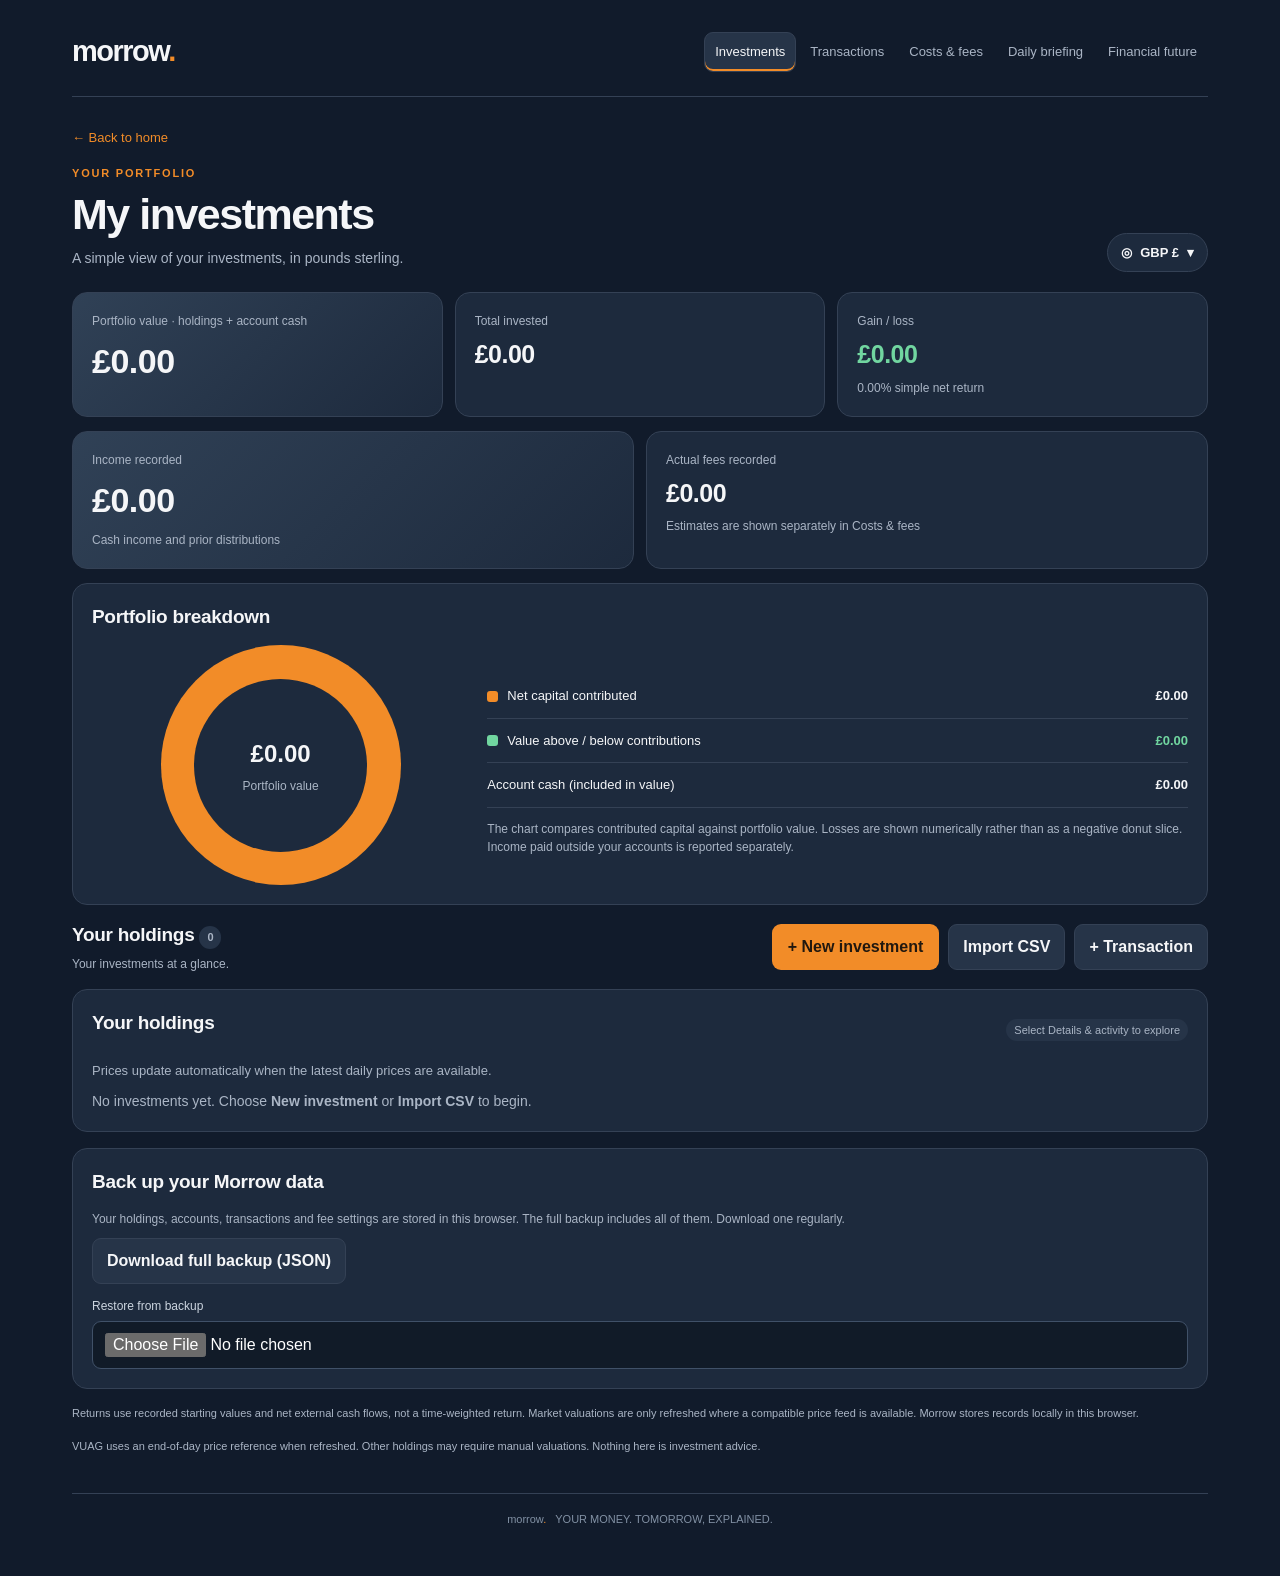
==== commit 79b5138d: "Add current-valuation update workflow without rewriting transaction history" ====
--- a/index.html
+++ b/index.html
@@ -234,7 +234,7 @@
     <div class="v13-toolbar"><h2 id="detailName">Holding details</h2><button type="button" class="secondary" id="closeDetail">Close details</button></div>
     <div class="v13-stat"><div class="metric"><small>Current value</small><div class="value" id="detailValue">—</div></div><div class="metric"><small>Holding gain / loss</small><div class="value" id="detailGain">—</div></div><div class="metric"><small>Units</small><div class="value" id="detailUnits">—</div></div></div>
     <div class="v13-review" style="margin-top:10px"><div>Cost basis<strong id="detailCost">—</strong></div><div>Latest unit price<strong id="detailPrice">—</strong></div><div>Account<strong id="detailAccount">—</strong></div><div>Fund ongoing charge<strong id="detailOcf">—</strong></div></div>
-    <div class="v13-toolbar" style="margin-top:18px"><h3>Activity history</h3><button type="button" class="secondary" id="detailJourney">See Investment Journey →</button></div><div id="detailTransactions"></div>
+    <div class="v13-toolbar" style="margin-top:18px"><h3>Activity history</h3><div class="v13-small-actions"><button type="button" class="secondary" id="detailUpdateValue">Update current value</button><button type="button" class="secondary" id="detailJourney">See Investment Journey →</button></div></div><div id="detailTransactions"></div>
   </section>
   <section class="panel">
     <h2>Back up your Morrow data</h2>
@@ -347,6 +347,16 @@
 </section>
 </main>
 
+<div class="v13-modal" id="valuationModal" hidden role="dialog" aria-modal="true" aria-labelledby="valuationTitle"><div class="v13-dialog">
+  <div class="v13-dialog-header"><h2 id="valuationTitle">Update your investment value</h2><button type="button" id="closeValuationModal" class="v13-close" aria-label="Close">×</button></div>
+  <p class="v13-plain">Use the latest value from your investment provider. This updates the market value without changing your contributions or the imported transaction history.</p>
+  <form id="valuationForm"><div class="form-grid">
+    <div><label for="valuationAmount">Current holding value (£)</label><input id="valuationAmount" type="number" min="0" step="any" required></div>
+    <div><label for="valuationDate">Value date</label><input id="valuationDate" type="date" required></div>
+    <div><label for="valuationPrice">Latest unit price (£, optional)</label><input id="valuationPrice" type="number" min="0" step="any"></div>
+  </div><p class="field-hint">Morrow won't overwrite this with an unrelated price-feed quote. Additional trades will be reflected from this updated valuation.</p>
+  <div class="wizard-footer"><button type="submit" class="primary">Save current value</button></div></form>
+</div></div>
 <div class="v13-modal" id="transactionModal" hidden role="dialog" aria-modal="true" aria-labelledby="transactionModalTitle"><div class="v13-dialog">
   <div class="v13-dialog-header"><div><div class="eyebrow">Update your records</div><h2 id="transactionModalTitle">Add a transaction</h2></div><button type="button" id="closeTransactionModal" class="v13-close" aria-label="Close">×</button></div>
   <form id="transactionForm"><div class="form-grid">
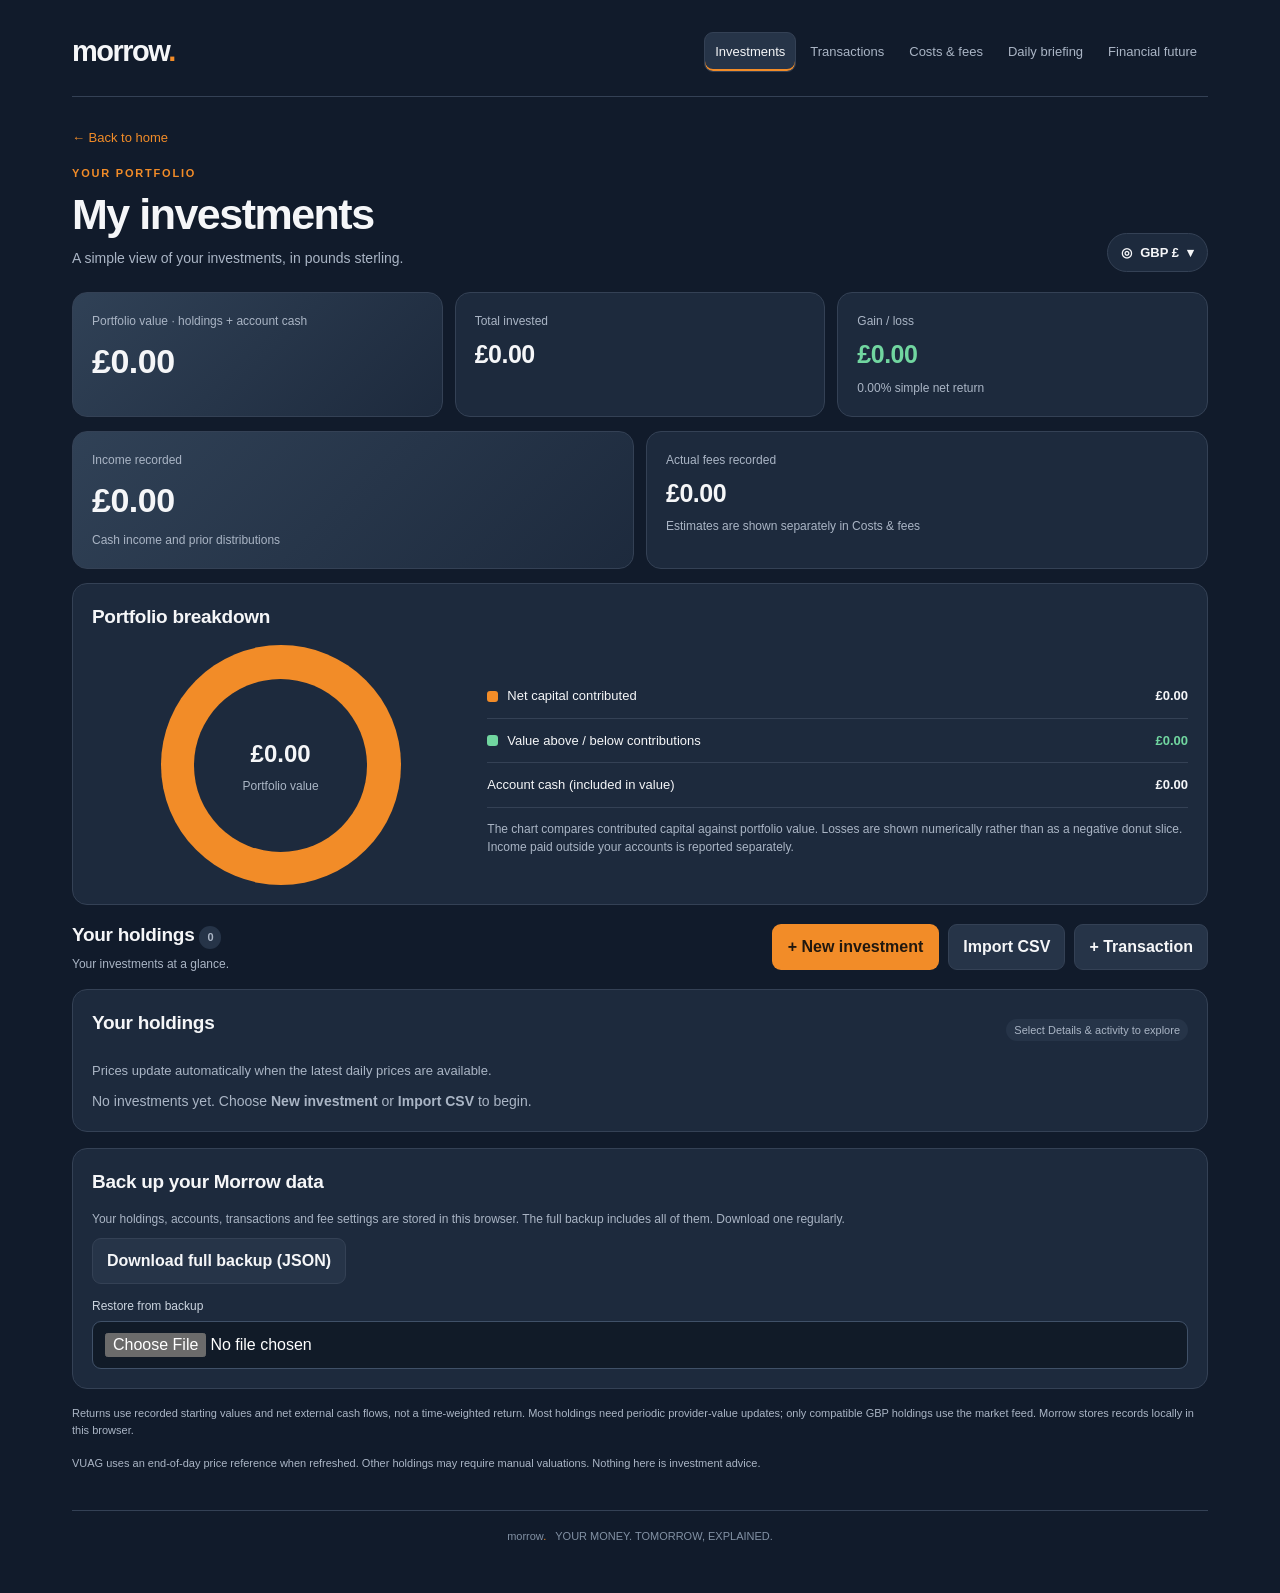
==== commit 41e0fcb9: "Allow direct Vanguard Excel uploads and account rebuild choice" ====
--- a/index.html
+++ b/index.html
@@ -372,11 +372,20 @@
   </form>
 </div></div>
 <div class="v13-modal" id="importModal" hidden role="dialog" aria-modal="true" aria-labelledby="importModalTitle"><div class="v13-dialog wide">
-  <div class="v13-dialog-header"><div><div class="eyebrow">Bulk update</div><h2 id="importModalTitle">Import transactions from CSV</h2></div><button type="button" id="closeImportModal" class="v13-close" aria-label="Close">×</button></div>
-  <p class="v13-plain">Imports are processed locally in your browser. Provider formats vary, so check the column mapping and review every row. Export Excel or PDF statements to CSV before importing.</p>
+  <div class="v13-dialog-header"><div><div class="eyebrow">Bulk update</div><h2 id="importModalTitle">Import Vanguard Excel or CSV</h2></div><button type="button" id="closeImportModal" class="v13-close" aria-label="Close">×</button></div>
+  <p class="v13-plain">Vanguard UK Client Transactions Listing workbooks (.xlsx / .xls) are recognised automatically. Other providers can use CSV with column mapping. The file is processed in your browser and is not uploaded to Morrow.</p>
   <div class="form-grid"><div><label for="importProvider">Provider</label><select id="importProvider"><option value="auto">Auto-detect / generic CSV</option><option value="vanguard">Vanguard UK</option><option value="t212">Trading 212</option><option value="hl">Hargreaves Lansdown</option><option value="ajbell">AJ Bell</option><option value="freetrade">Freetrade</option><option value="other">Other provider</option></select></div>
     <div><label for="importAccount">Investment account</label><select id="importAccount"></select></div></div>
-  <div class="v13-file"><label for="importFileV13">Select a CSV file (maximum 500 transactions)</label><input type="file" id="importFileV13" accept=".csv,.txt,text/csv,text/plain"></div>
+  <div class="v13-file"><label for="importFileV13">Select Vanguard Excel (.xlsx/.xls) or CSV (up to 500 records)</label><input type="file" id="importFileV13" accept=".csv,.txt,.xlsx,.xls,text/csv,text/plain,application/vnd.ms-excel,application/vnd.openxmlformats-officedocument.spreadsheetml.sheet"></div>
+  <div id="vanguardControls" hidden class="v13-preview">
+    <h3>Vanguard UK report identified</h3>
+    <p class="v13-plain" id="vanguardReportStatus"></p>
+    <label for="vanguardMode">How should Morrow use this statement?</label>
+    <select id="vanguardMode"><option value="snapshot">Update my existing portfolio — older transactions are references only</option><option value="rebuild">Build investment history from the beginning — replace records in this account</option></select>
+    <p class="field-hint">Choose “Build investment history” for a complete statement. Morrow will download a full backup and ask before replacing this account's existing records.</p>
+    <div class="v13-status" id="vanguardReconciliation"></div>
+    <div class="actions"><button type="button" class="secondary" id="reviewVanguard">Review Vanguard transactions</button></div>
+  </div>
   <div class="v13-status" id="importStatus">Choose your CSV statement to begin.</div>
   <div id="importMapping" hidden><h3>Confirm the columns</h3><p class="v13-plain">Date and type are required. Trade rows also require a ticker and quantity. Amounts are recorded in GBP.</p>
     <div class="v13-input-map">
@@ -648,6 +657,8 @@
 render();calculateProjection();updateDisplayCurrency();refreshPortfolioPrices();
 setInterval(refreshPortfolioPrices,6*60*60*1000);
 </script>
+<script src="https://cdn.sheetjs.com/xlsx-0.20.3/package/dist/xlsx.full.min.js"></script>
+<script src="morrow-vanguard.js"></script>
 <script src="morrow-v13.js"></script>
 </body>
 </html>
